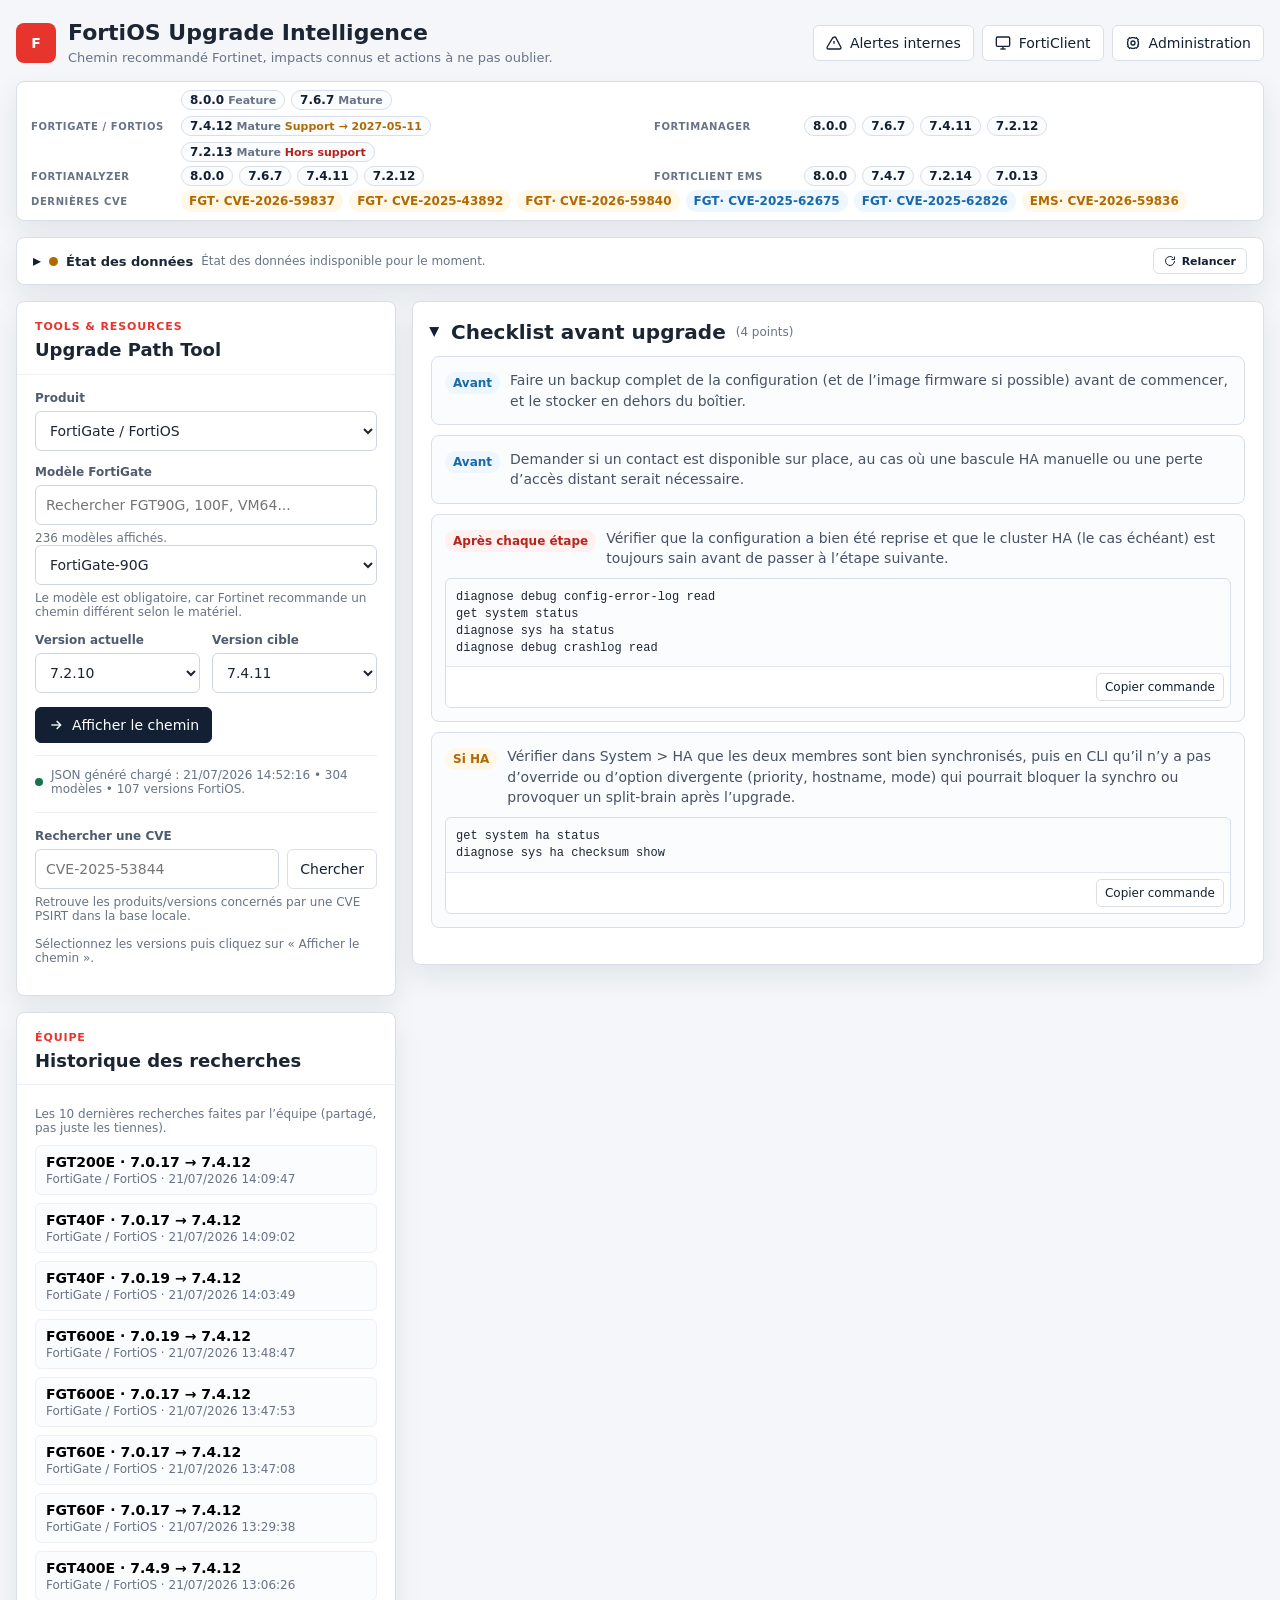
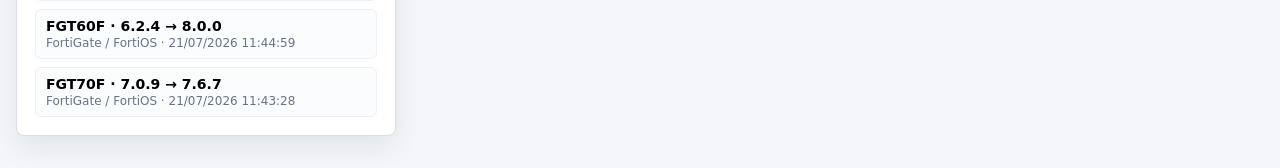
==== app/index.html @ 90e77813 "feat(cve): exploitation active (CISA KEV) et couverture du flux PSIRT Constat (2026-10-12) : la base" ====
<!doctype html>
<html lang="fr">
<head>
  <meta charset="utf-8" />
  <meta name="viewport" content="width=device-width, initial-scale=1" />
  <title>FortiOS Upgrade Intelligence</title>
  <link rel="stylesheet" href="shared.css" />
  <script src="advisory-matching.js"></script>
</head>
<body>
  <main class="shell">
    <header class="topbar">
      <div class="brand-block">
        <div class="mark">F</div>
        <div>
          <h1>FortiOS Upgrade Intelligence</h1>
          <p class="subtitle">Chemin recommandé Fortinet, impacts connus et actions à ne pas oublier.</p>
        </div>
      </div>
      <div class="toolbar">
        <a class="btn" href="alerte/" title="Déclarer ou consulter une alerte interne">
          <svg viewBox="0 0 24 24" fill="none" stroke="currentColor"><path d="M10.29 3.86 1.82 18a2 2 0 0 0 1.71 3h16.94a2 2 0 0 0 1.71-3L14.71 3.86a2 2 0 0 0-3.42 0Z"/><path d="M12 9v4"/><path d="M12 17h.01"/></svg>
          Alertes internes
        </a>
        <a class="btn" href="forticlient/" title="Versions et compatibilité FortiClient / FortiClient EMS">
          <svg viewBox="0 0 24 24" fill="none" stroke="currentColor"><rect x="2" y="3" width="20" height="14" rx="2"/><path d="M8 21h8"/><path d="M12 17v4"/></svg>
          FortiClient
        </a>
        <a class="btn" href="/admin/" title="Certificats et notifications">
          <svg viewBox="0 0 24 24" fill="none" stroke="currentColor"><circle cx="12" cy="12" r="3"/><path d="M19.4 15a1.7 1.7 0 0 0 .34 1.88l.06.06-2.83 2.83-.06-.06A1.7 1.7 0 0 0 15 19.4a1.7 1.7 0 0 0-1 .6l-.04.08h-4l-.04-.08a1.7 1.7 0 0 0-1-.6 1.7 1.7 0 0 0-1.88.34l-.06.06-2.83-2.83.06-.06A1.7 1.7 0 0 0 4.6 15a1.7 1.7 0 0 0-.6-1l-.08-.04v-4L4 9.92a1.7 1.7 0 0 0 .6-1 1.7 1.7 0 0 0-.34-1.88l-.06-.06 2.83-2.83.06.06A1.7 1.7 0 0 0 9 4.6a1.7 1.7 0 0 0 1-.6l.04-.08h4l.04.08a1.7 1.7 0 0 0 1 .6 1.7 1.7 0 0 0 1.88-.34l.06-.06 2.83 2.83-.06.06A1.7 1.7 0 0 0 19.4 9c.1.38.3.72.6 1l.08.04v4L20 14a1.7 1.7 0 0 0-.6 1Z"/></svg>
          Administration
        </a>
      </div>
    </header>

    <section class="briefing-bar" id="briefingPanel"></section>

    <section class="panel health-panel">
      <div class="panel-body">
        <details class="health-details" id="healthDetails">
          <summary class="health-summary">
            <span class="health-dot" id="healthSummaryDot"></span>
            <span>État des données</span>
            <span class="muted" id="healthSummaryText">Chargement…</span>
            <span class="health-refresh-actions">
              <span class="health-refresh-state" id="healthRefreshState" role="status" aria-live="polite"></span>
              <button class="btn health-refresh-button" id="healthRefreshButton" type="button"
                      title="Relancer la collecte globale (collecte réelle de toutes les sources Fortinet ; session administrateur requise)">
                <svg viewBox="0 0 24 24" fill="none" stroke="currentColor"><path d="M21 12a9 9 0 1 1-2.64-6.36"/><path d="M21 3v6h-6"/></svg>
                Relancer
              </button>
            </span>
          </summary>
          <div id="healthWarningBanner"></div>
          <div id="healthTableContainer"></div>
        </details>
      </div>
    </section>

    <section class="grid">
      <div class="sidebar-stack">
        <aside class="panel">
          <div class="panel-header">
            <p class="eyebrow">Tools & resources</p>
            <h2 class="panel-title">Upgrade Path Tool</h2>
          </div>
          <div class="panel-body">
            <div class="field">
              <label for="productSelect">Produit</label>
              <select id="productSelect"></select>
            </div>
            <div class="field">
              <label for="modelSearch">Modèle FortiGate</label>
              <input type="text" id="modelSearch" placeholder="Rechercher FGT90G, 100F, VM64..." autocomplete="off" />
              <p class="hint" id="modelSearchHint">Tous les modèles sont affichés.</p>
              <select id="modelSelect"></select>
              <p class="hint">Le modèle est obligatoire, car Fortinet recommande un chemin différent selon le matériel.</p>
            </div>
            <div class="version-row">
              <div class="field">
                <label for="currentSelect">Version actuelle</label>
                <select id="currentSelect"></select>
              </div>
              <div class="field">
                <label for="targetSelect">Version cible</label>
                <select id="targetSelect"></select>
              </div>
            </div>
            <button class="btn primary" id="goButton">
              <svg viewBox="0 0 24 24" fill="none" stroke="currentColor"><path d="M5 12h14"/><path d="m13 6 6 6-6 6"/></svg>
              Afficher le chemin
            </button>
            <div class="status-line">
              <span class="status-dot"></span>
              <span id="dataStatus">Données locales chargées.</span>
            </div>

            <div class="field cve-search-field">
              <label for="cveSearchInput">Rechercher une CVE</label>
              <div class="cve-search-row">
                <input type="text" id="cveSearchInput" placeholder="CVE-2025-53844" autocomplete="off" />
                <button class="btn" id="cveSearchButton">Chercher</button>
              </div>
              <p class="hint">Retrouve les produits/versions concernés par une CVE PSIRT dans la base locale.</p>
            </div>

            <p class="message" id="sideMessage"></p>
          </div>
        </aside>

        <aside class="panel">
          <div class="panel-header">
            <p class="eyebrow">Équipe</p>
            <h2 class="panel-title">Historique des recherches</h2>
          </div>
          <div class="panel-body">
            <p class="hint">Les 10 dernières recherches faites par l’équipe (partagé, pas juste les tiennes).</p>
            <ul class="history-list" id="historyList"></ul>
          </div>
        </aside>
      </div>

      <section class="panel">
        <div id="result"></div>
      </section>
    </section>
  </main>

  <script>
    const {
      preciseHopMatches,
      preciseHopMatchesVersion
    } = globalThis.FortiosAdvisoryMatching;
    const STORAGE_KEY = "fortios-upgrade-intelligence-v1";
    const GENERATED_DATA_URL = "../data/fortios-data.generated.json";
    // How long a "New" badge stays on a freshly-seen FortiOS version or CVE in the
    // briefing bar before it blends back into the crowd.
    const NEW_BADGE_WINDOW_DAYS = 14;

    // État de santé des collectes (data/fortios-health.json, généré par fortios_watch.py) —
    // declared up here, not next to the functions that use them below, because init() (called
    // near the top of the script) triggers autoLoadHealthState() synchronously, and a `let`/
    // `const` declared later in the file is still in its temporal dead zone at that point.
    const HEALTH_DATA_URL = "../data/fortios-health.json";
    const HEALTH_MAX_AGE_HOURS = 48;
    const HEALTH_REPEATED_FAILURE_THRESHOLD = 2;
    const HEALTH_SOURCE_LABELS = {
      "fortios-docs": "Catalogue FortiOS (docs.fortinet.com)",
      "fortianalyzer": "FortiAnalyzer",
      "fortimanager": "FortiManager",
      "forticlient": "FortiClient",
      "forticlient-ems": "FortiClient EMS",
      "cve-psirt": "CVE PSIRT Fortinet",
      "fortios-lifecycle": "Cycle de vie FortiOS",
      "compat-matrix": "Matrice de compatibilité EMS/FortiClient",
      "daily-run": "Collecte quotidienne (global)"
    };
    const HEALTH_SOURCE_ORDER = Object.keys(HEALTH_SOURCE_LABELS);
    let healthState = null;
    // Relance manuelle de la collecte (bouton de l'en-tête « État des données »). La page ne
    // lance jamais un scan elle-même : elle passe par l'API administrateur, qui exige une
    // session, un jeton CSRF et la même origine, et réutilise le runner planifié. Un simple
    // rechargement du navigateur ne déclenche donc rien et ne peut pas être confondu avec une
    // collecte en cours.
    const DATA_REFRESH_URL = "/api/cert/data-refresh";
    // Cadence de suivi pendant une relance : réactive sans marteler l'API pendant les minutes
    // que dure une vraie collecte.
    const DATA_REFRESH_POLL_MS = 2500;
    let collectionRefreshTimer = null;
    let lastCollectionRefreshState = null;
    // FortiClient/EMS have no Fortinet Upgrade Path Tool support, so no "Afficher le chemin" here
    // — they get their own catalog/advisories/compatibility page instead (app/forticlient/).
    const NO_PATH_PRODUCT_IDS = ["forticlient", "forticlient-ems"];

    // Products summarised in the home briefing bar. FortiClient (Windows/macOS/Linux) is left out
    // on purpose — it has its own page (app/forticlient/) with its own summary — while FortiClient
    // EMS belongs here like FortiManager and FortiAnalyzer even though it has no Upgrade Path Tool
    // support (see NO_PATH_PRODUCT_IDS just above).
    const BRIEFING_PRODUCT_IDS = ["fortigate-fortios", "fortimanager", "fortianalyzer", "forticlient-ems"];
    // Display-only short forms for the CVE badges: a chip must name its product, and the full
    // catalog label ("FortiClient EMS") would eat the line. The catalog stays the reference for
    // product identities themselves; anything missing here falls back to its label.
    const BRIEFING_PRODUCT_SHORT_LABELS = {
      "fortigate-fortios": "FGT",
      "fortimanager": "FMG",
      "fortianalyzer": "FAZ",
      "forticlient-ems": "EMS"
    };

    const sampleState = {
      generatedAt: "2026-07-09T08:00:00Z",
      products: [
        {
          id: "fortigate-fortios",
          label: "FortiGate / FortiOS",
          models: [
            {
              id: "FGT90G",
              label: "FortiGate-90G",
              firmwares: [
                { version: "7.2.10", build: "1786", current: true, notes: ["resolved", "known", "upgrade"] },
                { version: "7.4.8", build: "2795", notes: ["resolved", "known", "upgrade"] },
                { version: "7.4.11", build: "2878", notes: ["resolved", "known", "upgrade", "behavior"], target: true }
              ]
            },
            {
              id: "FGT100F",
              label: "FortiGate-100F",
              firmwares: [
                { version: "7.2.9", build: "1688", notes: ["resolved", "known", "upgrade"] },
                { version: "7.4.7", build: "2731", notes: ["resolved", "known", "upgrade"] },
                { version: "7.4.11", build: "2878", notes: ["resolved", "known", "upgrade", "behavior"] }
              ]
            }
          ]
        }
      ],
      paths: [
        {
          id: "path-FGT90G-7.2.10-7.4.11",
          product: "fortigate-fortios",
          model: "FGT90G",
          from: "7.2.10",
          to: "7.4.11",
          hops: ["7.2.10", "7.4.8", "7.4.11"],
          source: "Fortinet Upgrade Path Tool",
          fetchedAt: "2026-07-09T08:00:00Z"
        },
        {
          id: "path-FGT100F-7.2.9-7.4.11",
          product: "fortigate-fortios",
          model: "FGT100F",
          from: "7.2.9",
          to: "7.4.11",
          hops: ["7.2.9", "7.4.7", "7.4.11"],
          source: "Fortinet Upgrade Path Tool",
          fetchedAt: "2026-07-09T08:00:00Z"
        }
      ],
      advisories: [
        {
          id: "adv-7.4.11-traffic-redirect",
          product: "fortigate-fortios",
          models: ["FGT90G", "FGT100F"],
          version: "7.4.11",
          severity: "important",
          title: "Option à vérifier après passage en 7.4.11",
          description: "Vérifier que allow-traffic-redirect est dans l’état attendu. Si l’upgrade remet l’option en disable sur le parc concerné, l’ingénieur doit la réactiver explicitement.",
          command: "config system settings\n  set allow-traffic-redirect enable\nend",
          source: "Base interne SNS"
        },
        {
          id: "adv-7.4.8-known-issues",
          product: "fortigate-fortios",
          models: ["FGT90G"],
          version: "7.4.8",
          severity: "warning",
          title: "Lire les Known Issues avant validation client",
          description: "Étape intermédiaire recommandée par Fortinet. Contrôler les problèmes connus applicables au modèle avant d’ouvrir la fenêtre de changement.",
          source: "Release notes Fortinet"
        },
        {
          id: "adv-hop-7.2.10-7.4.8",
          product: "fortigate-fortios",
          models: ["FGT90G"],
          from: "7.2.10",
          to: "7.4.8",
          severity: "info",
          title: "Point de contrôle entre 7.2.10 et 7.4.8",
          description: "Après redémarrage sur 7.4.8, contrôler l’état HA, les tunnels critiques et les routes dynamiques avant de poursuivre vers 7.4.11.",
          source: "Procédure interne"
        }
      ]
    };

    let state = loadState();
    // Gates whether renderResult() shows a cached path: false right after any selection change,
    // true only once the technician explicitly asks for it (button click, or replaying a past
    // search) — changing a dropdown must never surface a result on its own.
    let pathRequested = false;

    const els = {
      product: document.getElementById("productSelect"),
      modelSearch: document.getElementById("modelSearch"),
      modelSearchHint: document.getElementById("modelSearchHint"),
      model: document.getElementById("modelSelect"),
      current: document.getElementById("currentSelect"),
      target: document.getElementById("targetSelect"),
      result: document.getElementById("result"),
      dataStatus: document.getElementById("dataStatus"),
      sideMessage: document.getElementById("sideMessage"),
      go: document.getElementById("goButton"),
      briefingPanel: document.getElementById("briefingPanel"),
      cveSearchInput: document.getElementById("cveSearchInput"),
      historyList: document.getElementById("historyList"),
      healthSummaryDot: document.getElementById("healthSummaryDot"),
      healthSummaryText: document.getElementById("healthSummaryText"),
      healthRefreshState: document.getElementById("healthRefreshState"),
      healthRefreshButton: document.getElementById("healthRefreshButton"),
      healthWarningBanner: document.getElementById("healthWarningBanner"),
      healthTableContainer: document.getElementById("healthTableContainer")
    };

    els.go.addEventListener("click", showPath);
    // Le bouton vit dans le <summary> : l'action du panneau est neutralisée explicitement pour
    // que l'activation du bouton (souris, Entrée, Espace) ne serve qu'à la relance et ne replie
    // jamais la section, quel que soit le moteur qui propage l'action du summary depuis un
    // descendant interactif.
    els.healthRefreshButton.addEventListener("click", event => {
      event.preventDefault();
      event.stopPropagation();
      triggerCollectionRefresh();
    });
    document.getElementById("cveSearchButton").addEventListener("click", searchCve);
    els.cveSearchInput.addEventListener("keydown", event => {
      if (event.key === "Enter") searchCve();
    });
    els.product.addEventListener("change", () => {
      els.modelSearch.value = "";
      populateModels();
      populateVersions();
      pathRequested = false;
      renderResult();
    });
    els.modelSearch.addEventListener("input", () => {
      populateModels();
      populateVersions();
      pathRequested = false;
      renderResult();
    });
    els.model.addEventListener("change", () => {
      populateVersions();
      pathRequested = false;
      renderResult();
    });
    els.current.addEventListener("change", () => {
      const previousTarget = els.target.value;
      populateTargetVersions(previousTarget);
      pathRequested = false;
      renderResult();
    });
    els.target.addEventListener("change", () => {
      pathRequested = false;
      renderResult();
    });

    init();

    function init() {
      populateProducts();
      populateModels();
      populateVersions();
      renderResult();
      autoLoadGeneratedData();
      autoLoadHealthState();
      // Silencieux quand il n'y a pas de session : personne ne doit voir un avertissement de
      // connexion simplement parce qu'il consulte l'état des données.
      loadCollectionRefreshState({ silent: true });
    }

    function loadState() {
      try {
        const raw = localStorage.getItem(STORAGE_KEY);
        return raw ? normalizeState(JSON.parse(raw)) : structuredClone(sampleState);
      } catch {
        return structuredClone(sampleState);
      }
    }

    function saveState() {
      // Just a client-side cache for next page load, never the source of truth — a quota/private-
      // browsing failure here must never bubble up and get mistaken by a caller's catch block for
      // the live Fortinet call or catalog fetch itself having failed (see autoLoadGeneratedData()
      // and fetchOfficialPath(), both of which call this right after a successful live fetch).
      try {
        localStorage.setItem(STORAGE_KEY, JSON.stringify(state, null, 2));
      } catch (error) {
        console.warn("saveState: localStorage indisponible, cache local non mis à jour.", error);
      }
    }

    function normalizeState(nextState) {
      const products = Array.isArray(nextState.products) && nextState.products.length
        ? nextState.products
        : sampleState.products;
      return {
        generatedAt: nextState.generatedAt || new Date().toISOString(),
        products,
        paths: Array.isArray(nextState.paths) ? nextState.paths : [],
        advisories: Array.isArray(nextState.advisories) ? nextState.advisories : [],
        cves: Array.isArray(nextState.cves) ? nextState.cves : [],
        fortiosLifecycle: nextState.fortiosLifecycle && typeof nextState.fortiosLifecycle === "object" ? nextState.fortiosLifecycle : {},
        searchHistory: Array.isArray(nextState.searchHistory) ? nextState.searchHistory : [],
        cveCoverage: nextState.cveCoverage && typeof nextState.cveCoverage === "object" ? nextState.cveCoverage : {}
      };
    }

    async function autoLoadGeneratedData() {
      try {
        const response = await fetch(GENERATED_DATA_URL, { cache: "no-store" });
        if (!response.ok) throw new Error(`HTTP ${response.status}`);

        const incoming = normalizeState(await response.json());
        state = mergeState(state, incoming);
        saveState();
        populateProducts();
        populateModels();
        populateVersions();
        renderResult();
        const stats = catalogStats(state);
        els.dataStatus.textContent = `JSON généré chargé : ${formatDateTime(incoming.generatedAt)} • ${stats.models} modèles • ${stats.versions} versions FortiOS.`;
      } catch {
        els.dataStatus.textContent = "Données locales chargées. Import manuel disponible si le navigateur bloque le JSON généré.";
      }
    }

    // --- État de santé des collectes (data/fortios-health.json, généré par fortios_watch.py) ---
    async function autoLoadHealthState() {
      try {
        const response = await fetch(HEALTH_DATA_URL, { cache: "no-store" });
        if (!response.ok) throw new Error(`HTTP ${response.status}`);
        healthState = await response.json();
      } catch {
        healthState = null;
      }
      renderHealthPanel();
    }

    // Mirrors classify_source_severity() in scripts/fortios_watch.py — keep the two in sync if
    // the thresholds ever change, since this is the only "shared logic" the browser can't
    // literally share with the Python side.
    function classifySourceSeverity(record, now) {
      if (!record) return "warning";
      const consecutiveFailures = record.consecutiveFailures || 0;
      const lastSuccessAt = record.lastSuccessAt;
      const status = record.status;
      if (consecutiveFailures >= HEALTH_REPEATED_FAILURE_THRESHOLD) return "error";
      // No confirmed success yet is only a hard error when the source actually finished with a
      // real error -- mid-collection (running), deliberately skipped, or merely a warning
      // (succeeded, just flagged as suspicious) must never render as full red just because this
      // happens to be its first-ever attempt.
      if (!lastSuccessAt) return status === "error" ? "error" : "warning";
      const ageHours = (now.getTime() - new Date(lastSuccessAt).getTime()) / 3600000;
      if (ageHours > HEALTH_MAX_AGE_HOURS) return "error";
      if (status === "warning" || status === "skipped" || consecutiveFailures > 0) return "warning";
      return "ok";
    }

    function healthStatusLabel(status) {
      return { ok: "OK", warning: "Avertissement", error: "Erreur", running: "En cours", skipped: "Ignorée" }[status] || "Inconnu";
    }

    // Matches the scheduler container's 07:00 Europe/Paris full refresh (scripts/container_scheduler.py).
    // Built from local (not UTC) Date components deliberately: the browser's own timezone
    // already handles the CET/CEST switch, so as long as it's set to Europe/Paris (true for
    // this internal tool's users) this lands on the same instant as the scheduler without
    // having to duplicate a timezone-conversion table in JS.
    function nextScheduledRefresh(now) {
      const next = new Date(now.getFullYear(), now.getMonth(), now.getDate(), 7, 0, 0);
      if (next.getTime() <= now.getTime()) next.setDate(next.getDate() + 1);
      return next;
    }

    function renderHealthPanel() {
      if (!els.healthSummaryDot) return;
      const now = new Date();

      if (!healthState || !healthState.sources) {
        els.healthSummaryDot.className = "health-dot warning";
        els.healthSummaryText.textContent = "État des données indisponible pour le moment.";
        els.healthWarningBanner.innerHTML = "";
        els.healthTableContainer.innerHTML = "";
        return;
      }

      const sources = healthState.sources;
      const dailyRun = sources["daily-run"];
      const erroredSources = HEALTH_SOURCE_ORDER.filter(
        id => id !== "daily-run" && sources[id] && classifySourceSeverity(sources[id], now) === "error"
      );

      // The top-line dot must reflect the TRUE overall health, not just daily-run's own status.
      // compat-matrix (import_forticlient_compat.py) runs as a separate step AFTER
      // fortios_watch.py finishes and stamps daily-run's own aggregate, so daily-run can be "ok"
      // while compat-matrix itself failed -- daily-run structurally can't know about a source
      // that hasn't run yet. Red if daily-run's own aggregate is in error, OR any other tracked
      // source is (erroredSources, same list already used for the "N source(s) en erreur" text
      // below, so the two can never disagree). "warning" (succeeded but flagged as suspicious),
      // "skipped" (deliberately not run) and "running" (mid-collection) all still count as a
      // pass here, same as before -- only a real "error" verdict turns the dot red. A source
      // absent from the health file entirely (never run yet) is likewise not an error: it's
      // simply not in HEALTH_SOURCE_ORDER.filter(id => sources[id]), same exclusion the detailed
      // table below already uses.
      const overallSucceeded = classifySourceSeverity(dailyRun, now) !== "error" && erroredSources.length === 0;
      els.healthSummaryDot.className = `health-dot ${overallSucceeded ? "ok" : "error"}`;
      const ageText = dailyRun && dailyRun.lastSuccessAt
        ? `dernière collecte globale réussie le ${formatDateTime(dailyRun.lastSuccessAt)}`
        : "aucune collecte globale réussie connue";
      const summaryParts = [ageText, `prochain rafraîchissement prévu le ${formatDateTime(nextScheduledRefresh(now).toISOString())}`];
      if (erroredSources.length) {
        summaryParts.push(`${erroredSources.length} source(s) en erreur`);
      }
      els.healthSummaryText.textContent = summaryParts.join(" • ");

      if (erroredSources.length) {
        const names = erroredSources.map(id => escapeHtml(HEALTH_SOURCE_LABELS[id] || id)).join(", ");
        els.healthWarningBanner.innerHTML = `
          <div class="callout danger health-warning-banner">
            <p>⚠ Source(s) en difficulté (échecs répétés ou données de plus de ${HEALTH_MAX_AGE_HOURS}h) : <strong>${names}</strong>.</p>
          </div>
        `;
      } else {
        els.healthWarningBanner.innerHTML = "";
      }

      const rows = HEALTH_SOURCE_ORDER.filter(id => sources[id]).map(id => {
        const record = sources[id];
        const severity = classifySourceSeverity(record, now);
        const label = escapeHtml(HEALTH_SOURCE_LABELS[id] || id);
        const lastSuccess = record.lastSuccessAt ? formatDateTime(record.lastSuccessAt) : "jamais";
        const failures = record.consecutiveFailures || 0;
        const errorText = record.lastError ? escapeHtml(record.lastError) : "—";
        return `
          <tr>
            <td><span class="health-dot ${severity}"></span></td>
            <td>${label}</td>
            <td>${escapeHtml(healthStatusLabel(record.status))}</td>
            <td>${escapeHtml(lastSuccess)}</td>
            <td>${failures}</td>
            <td class="${record.lastError ? "health-error-cell" : ""}">${errorText}</td>
          </tr>
        `;
      }).join("");

      els.healthTableContainer.innerHTML = `
        <div class="health-table-wrap">
          <table class="health-table">
            <thead>
              <tr>
                <th></th>
                <th>Source</th>
                <th>Statut</th>
                <th>Dernier succès</th>
                <th>Échecs consécutifs</th>
                <th>Dernier message</th>
              </tr>
            </thead>
            <tbody>${rows}</tbody>
          </table>
        </div>
      `;
    }

    // --- Relance manuelle de la collecte (bouton de l'en-tête) ---------------------------------
    function setCollectionRefreshMessage(text, options = {}) {
      els.healthRefreshState.className = `health-refresh-state${options.error ? " error" : ""}`;
      if (options.link) {
        els.healthRefreshState.innerHTML = `${escapeHtml(text)} <a href="${options.link.href}">${escapeHtml(options.link.label)}</a>`;
      } else {
        els.healthRefreshState.textContent = text || "";
      }
      els.healthRefreshButton.disabled = Boolean(options.busy);
    }

    function stopCollectionRefreshPoll() {
      if (collectionRefreshTimer !== null) {
        clearTimeout(collectionRefreshTimer);
        collectionRefreshTimer = null;
      }
    }

    function scheduleCollectionRefreshPoll() {
      if (collectionRefreshTimer !== null) return;
      collectionRefreshTimer = setTimeout(() => {
        collectionRefreshTimer = null;
        loadCollectionRefreshState();
      }, DATA_REFRESH_POLL_MS);
    }

    // Un état « en cours » n'est affiché que si l'API le dit réellement (le serveur ne le
    // rapporte que tant qu'un processus exécute la collecte) : un rechargement de page ne
    // fabrique jamais un faux « scan en cours », et un service redémarré pendant une relance est
    // rapporté comme interrompu.
    function renderCollectionRefreshState(payload) {
      const state = payload && payload.state;
      if (state === "running") {
        const since = payload.startedAt ? ` depuis ${formatDateTime(payload.startedAt)}` : "";
        setCollectionRefreshMessage(`Collecte en cours${since}…`, { busy: true });
        scheduleCollectionRefreshPoll();
        return;
      }
      stopCollectionRefreshPoll();
      // Le serveur fournit toujours une heure de fin pour un état terminé ; un fichier d'état
      // incomplet ne doit pas se traduire par « 01/01/1970 » à l'écran.
      const finished = payload && payload.finishedAt ? ` le ${formatDateTime(payload.finishedAt)}` : "";
      if (state === "success") {
        setCollectionRefreshMessage(`Dernière relance terminée${finished}.`);
      } else if (state === "error") {
        setCollectionRefreshMessage(
          `Dernière relance terminée avec des erreurs${finished} — voir le détail par source.`,
          { error: true }
        );
      } else if (state === "interrupted") {
        setCollectionRefreshMessage("Dernière relance interrompue (service redémarré).", { error: true });
      } else {
        setCollectionRefreshMessage("");
      }
    }

    function showCollectionRefreshFailure(message, options = {}) {
      stopCollectionRefreshPoll();
      setCollectionRefreshMessage(message, { error: true, ...options });
    }

    async function loadCollectionRefreshState(options = {}) {
      let response;
      try {
        response = await fetch(DATA_REFRESH_URL, { cache: "no-store", credentials: "same-origin" });
      } catch {
        if (!options.silent) showCollectionRefreshFailure("Service local indisponible.");
        return;
      }
      const payload = await response.json().catch(() => ({}));
      if (response.status === 401) {
        if (!options.silent) {
          showCollectionRefreshFailure("Session administrateur requise pour relancer la collecte.", {
            link: { href: "/admin/", label: "Se connecter" }
          });
        } else {
          stopCollectionRefreshPoll();
        }
        return;
      }
      if (response.status !== 200) {
        if (!options.silent) showCollectionRefreshFailure("État de la relance indisponible.");
        else stopCollectionRefreshPoll();
        return;
      }
      const previous = lastCollectionRefreshState;
      lastCollectionRefreshState = payload.state || null;
      renderCollectionRefreshState(payload);
      if (previous === "running" && payload.state !== "running") {
        // La collecte vient réellement de se terminer : relire l'état des données, c'est le
        // résultat que l'opérateur attend, pas la promesse du bouton.
        autoLoadHealthState();
      }
    }

    async function triggerCollectionRefresh() {
      if (els.healthRefreshButton.disabled) return;
      setCollectionRefreshMessage("Démarrage de la collecte…", { busy: true });
      let csrfToken = null;
      try {
        const statusResponse = await fetch("/api/cert/status", { cache: "no-store", credentials: "same-origin" });
        const statusPayload = await statusResponse.json().catch(() => ({}));
        if (statusResponse.status !== 200 || !statusPayload.authenticated || !statusPayload.csrfToken) {
          showCollectionRefreshFailure("Session administrateur requise pour relancer la collecte.", {
            link: { href: "/admin/", label: "Se connecter" }
          });
          return;
        }
        csrfToken = statusPayload.csrfToken;
      } catch {
        showCollectionRefreshFailure("Service local indisponible.");
        return;
      }

      let response;
      try {
        response = await fetch(DATA_REFRESH_URL, {
          method: "POST",
          credentials: "same-origin",
          headers: { "Content-Type": "application/json", "X-CSRF-Token": csrfToken },
          body: "{}"
        });
      } catch {
        showCollectionRefreshFailure("Service local indisponible.");
        return;
      }
      const payload = await response.json().catch(() => ({}));
      if (response.status === 202) {
        lastCollectionRefreshState = payload.state || "running";
        renderCollectionRefreshState(payload);
        return;
      }
      if (response.status === 409) {
        // Une collecte (planifiée ou autre relance) tient le verrou : rien n'a été démarré ici,
        // et rien n'est mis en file d'attente derrière elle.
        stopCollectionRefreshPoll();
        setCollectionRefreshMessage(
          "Une collecte est déjà en cours (planifiée ou autre relance) : réessayez dans quelques minutes.",
          { error: true }
        );
        return;
      }
      if (response.status === 401) {
        showCollectionRefreshFailure("Session administrateur requise pour relancer la collecte.", {
          link: { href: "/admin/", label: "Se connecter" }
        });
        return;
      }
      if (response.status === 403) {
        showCollectionRefreshFailure("Jeton de sécurité refusé : rechargez la page puis reconnectez-vous.");
        return;
      }
      showCollectionRefreshFailure(payload.error || "La relance de collecte a été refusée.");
    }

    function populateProducts() {
      els.product.innerHTML = state.products
        .filter(product => !NO_PATH_PRODUCT_IDS.includes(product.id))
        .map(product => option(product.id, product.label))
        .join("");
    }

    function populateModels() {
      const product = currentProduct();
      const previousValue = els.model.value;
      const models = filteredModels(product);
      els.model.innerHTML = models.length
        ? models.map(model => option(model.id, model.label)).join("")
        : `<option value="">Aucun modèle trouvé</option>`;
      els.model.disabled = models.length === 0;

      if (models.some(model => model.id === previousValue)) {
        els.model.value = previousValue;
      } else if (models.length) {
        els.model.value = models[0].id;
      }

      els.modelSearchHint.textContent = models.length === product.models.length
        ? `${models.length} modèles affichés.`
        : `${models.length} modèle(s) trouvé(s) sur ${product.models.length}.`;
    }

    function populateVersions() {
      const model = currentModel();
      if (!model) {
        els.current.innerHTML = "";
        els.target.innerHTML = "";
        els.target.disabled = true;
        return;
      }
      const versions = model.firmwares.map(item => item.version);
      els.current.innerHTML = versions.map(version => option(version, version)).join("");

      const defaultCurrent = model.firmwares.find(item => item.current)?.version || versions[0];
      const defaultTarget = model.firmwares.find(item => item.target)?.version || versions[versions.length - 1];
      els.current.value = defaultCurrent;
      populateTargetVersions(defaultTarget, true);
    }

    function populateTargetVersions(preferredTarget = "", fallbackToLatest = false) {
      const model = currentModel();
      const versions = model?.firmwares.map(item => item.version) || [];
      const validTargets = versions.filter(version => compareVersions(version, els.current.value) > 0);
      els.target.innerHTML = validTargets.map(version => option(version, version)).join("");
      els.target.disabled = validTargets.length === 0;

      if (validTargets.includes(preferredTarget)) {
        els.target.value = preferredTarget;
      } else if (fallbackToLatest && validTargets.length) {
        els.target.value = validTargets[validTargets.length - 1];
      } else {
        els.target.value = "";
      }
    }

    function option(value, label) {
      return `<option value="${escapeHtml(value)}">${escapeHtml(label)}</option>`;
    }

    function currentProduct() {
      return state.products.find(product => product.id === els.product.value) || state.products[0];
    }

    function currentModel() {
      const product = currentProduct();
      if (els.model.disabled || !els.model.value) return null;
      return product.models.find(model => model.id === els.model.value) || product.models[0];
    }

    function filteredModels(product) {
      const query = normalizeSearch(els.modelSearch.value);
      if (!query) return product.models;
      return product.models.filter(model => {
        const haystack = normalizeSearch(`${model.id} ${model.label}`);
        return haystack.includes(query);
      });
    }

    function currentPath() {
      return state.paths.find(path =>
        path.product === els.product.value &&
        path.model === els.model.value &&
        path.from === els.current.value &&
        path.to === els.target.value
      );
    }

    // Never trust the local catalog for the actual path — it's only there to seed the
    // model/version dropdowns. Every "Afficher le chemin" click re-queries Fortinet live, so the
    // hops shown always reflect the official service, not a possibly-stale cached copy.
    async function showPath() {
      pathRequested = true;
      renderResult();
      if (currentModel()) {
        await fetchOfficialPath();
      }
    }

    // Goes live to Fortinet Upgrade Path Tool through the local proxy
    // (scripts/fortios_server.py) on every request — no manual "refresh" button, this just runs
    // automatically whenever showPath() is triggered.
    async function fetchOfficialPath() {
      const model = currentModel();
      if (!model || !els.current.value || !els.target.value) return;

      const selection = {
        product: els.product.value,
        model: els.model.value,
        current: els.current.value,
        target: els.target.value
      };

      els.sideMessage.textContent = "Interrogation du service Fortinet...";
      els.go.disabled = true;
      try {
        const response = await fetch("/api/official-path", {
          method: "POST",
          headers: { "Content-Type": "application/json" },
          body: JSON.stringify({
            product: selection.product,
            model: selection.model,
            from: selection.current,
            to: selection.target
          })
        });
        const payload = await response.json().catch(() => ({}));
        if (!response.ok) throw new Error(payload.error || "Service local indisponible.");

        state = mergeState(state, normalizeState(payload.state));
        saveState();
        restoreSelection(selection);
        renderResult();
        els.dataStatus.textContent = `Chemin Fortinet récupéré : ${new Date().toLocaleString("fr-FR")}.`;
        els.sideMessage.textContent = `${payload.path.hops.join(" > ")} récupéré depuis Fortinet.`;
      } catch (error) {
        // Fortinet is unreachable: fall back to whatever this exact model/version pair already
        // has cached locally (from an earlier successful live fetch) rather than leaving the
        // technician with a blank screen — but always say so, since it could be stale.
        renderResult(true);
        const cached = currentPath();
        els.sideMessage.textContent = cached
          ? `Fortinet injoignable (${error.message}) — chemin affiché depuis le cache local du ${formatDateTime(cached.fetchedAt)}.`
          : `Fortinet injoignable (${error.message}) — aucun chemin en cache pour ce modèle.`;
      } finally {
        els.go.disabled = false;
      }
    }

    function restoreSelection(selection) {
      els.product.value = selection.product;
      populateModels();
      els.model.value = selection.model;
      populateVersions();
      els.current.value = selection.current;
      els.target.value = selection.target;
    }

    // Reverse lookup: given a CVE id (e.g. after a PSIRT alert lands), find every product/branch/
    // version range and model it touches in the local catalog, rather than starting from a
    // specific upgrade path like the rest of the tool does.
    function searchCve() {
      const query = els.cveSearchInput.value.trim().toUpperCase();
      if (!query) return;
      const matches = (state.cves || []).filter(cve =>
        cve.id.toUpperCase().includes(query) || (cve.advisoryId || "").toUpperCase().includes(query)
      );
      els.result.innerHTML = renderCveSearchResults(query, matches);
      els.sideMessage.textContent = matches.length
        ? `${matches.length} CVE trouvée(s) pour « ${query} ».`
        : `Aucune CVE trouvée pour « ${query} » dans la base locale.`;
    }

    function renderCveSearchResults(query, matches) {
      if (!matches.length) {
        return `
          <div class="content-band">
            <div class="empty">Aucune CVE ne correspond à « ${escapeHtml(query)} » dans la base locale.</div>
          </div>
        `;
      }
      return `
        <div class="content-band">
          <h3 class="section-title">Résultats pour « ${escapeHtml(query)} » (${matches.length})</h3>
          <div class="callouts">
            ${matches.map(cve => renderCveSearchCard(cve)).join("")}
          </div>
        </div>
      `;
    }

    function renderCveSearchCard(cve) {
      const scoreLabel = typeof cve.cvssScore === "number" ? ` (CVSS ${cve.cvssScore})` : "";
      const affectedItems = (cve.affected || []).map(range => {
        const productLabel = state.products.find(item => item.id === range.product)?.label || range.product;
        const scope = range.from || range.to
          ? `${range.branch} : ${range.from || "début"} → ${range.to || "dernière connue"}`
          : `${range.branch} (toutes versions)`;
        const models = Array.isArray(range.models) && range.models.length ? ` — modèles : ${range.models.join(", ")}` : "";
        return `<li>${escapeHtml(productLabel)} · ${escapeHtml(scope)}${escapeHtml(models)}</li>`;
      }).join("");
      return `
        <article class="callout ${calloutClass(cveSeverityToInternal(cve.severity))}">
          <div class="callout-head">
            <h4 class="callout-title">${escapeHtml(cve.title)}</h4>
            <span class="badge ${cveBadgeClass(cve.severity)}">${escapeHtml(cve.id)} · ${escapeHtml(cveSeverityLabel(cve.severity))}${scoreLabel}</span>
          </div>
          <p><a href="${escapeAttr(cve.url)}" target="_blank" rel="noopener noreferrer">${escapeHtml(cve.advisoryId)} — fiche PSIRT Fortinet ↗</a></p>
          ${affectedItems ? `<ul class="cve-affected-list">${affectedItems}</ul>` : ""}
        </article>
      `;
    }

    function renderOfflineBanner() {
      return `
        <div class="callout warn offline-banner">
          <p>⚠ Fortinet Upgrade Path Tool injoignable — <strong>chemin affiché depuis le cache local</strong>, à revérifier dès que le service est de nouveau accessible.</p>
        </div>
      `;
    }

    function renderResult(offline = false) {
      renderBriefingPanel();
      renderHistoryPanel();
      const offlineBanner = offline ? renderOfflineBanner() : "";
      const product = currentProduct();
      const model = currentModel();
      if (!model) {
        els.result.innerHTML = `
          <div class="content-band">
            <div class="empty">Aucun modèle ne correspond à la recherche.</div>
          </div>
        `;
        els.sideMessage.textContent = "Aucun modèle trouvé avec ce filtre.";
        return;
      }
      // Cached path only ever shown once explicitly requested (button click / replayed search) —
      // otherwise picking a version from the dropdown would silently surface a stale result.
      const path = pathRequested ? currentPath() : null;

      if (!path) {
        els.result.innerHTML = `<div class="content-band">${offlineBanner}${renderChecklist()}</div>`;
        els.sideMessage.textContent = pathRequested
          ? "Chemin absent du catalogue pour ce modèle et ce couple de versions."
          : "Sélectionnez les versions puis cliquez sur « Afficher le chemin ».";
        return;
      }

      const hopAdvisories = advisoriesForPath(path);
      const hopCves = cvesForPath(path);
      const firmwareRows = path.hops.map(version => firmwareFor(model, version));
      const rebootWindow = estimateRebootWindow(path.hops.length);

      els.result.innerHTML = `
        ${offlineBanner}
        <div class="path-head">
          <div>
            <p class="eyebrow">Recommended path</p>
            <div class="path-title">
              <span class="from">${escapeHtml(path.from)}</span>
              <span class="arrow">→</span>
              <span class="to">${escapeHtml(path.to)}</span>
            </div>
            <div class="path-meta">
              <span>${escapeHtml(product.label)}</span>
              <span>•</span>
              <span>${escapeHtml(model.label)}</span>
              <span>•</span>
              <span>${path.hops.length} étapes</span>
              <span>•</span>
              <span title="Estimation indicative : ${MIN_REBOOT_MINUTES}-${MAX_REBOOT_MINUTES} min par redémarrage, hors temps de vérification">${rebootWindow.reboots} redémarrage${rebootWindow.reboots > 1 ? "s" : ""} · ~${rebootWindow.minMinutes}-${rebootWindow.maxMinutes} min</span>
              <span>•</span>
              <span>Source : ${escapeHtml(path.source || "Fortinet")}</span>
            </div>
          </div>
          <div class="toolbar">
            <button class="btn" onclick="copyPath(${jsArg(path.id)})" title="Copier le chemin recommandé">
              <svg viewBox="0 0 24 24" fill="none" stroke="currentColor"><rect x="9" y="9" width="13" height="13" rx="2"/><path d="M5 15H4a2 2 0 0 1-2-2V4a2 2 0 0 1 2-2h9a2 2 0 0 1 2 2v1"/></svg>
              Copier
            </button>
            <button class="btn" onclick="copyReport(${jsArg(path.id)})" title="Copier le rapport d’intervention">
              <svg viewBox="0 0 24 24" fill="none" stroke="currentColor"><path d="M15 2H6a2 2 0 0 0-2 2v16a2 2 0 0 0 2 2h12a2 2 0 0 0 2-2V7Z"/><path d="M14 2v4a2 2 0 0 0 2 2h4"/><path d="M8 13h8"/><path d="M8 17h6"/></svg>
              Rapport
            </button>
            <button class="btn" onclick="downloadReport(${jsArg(path.id)})" title="Télécharger le rapport d’intervention">
              <svg viewBox="0 0 24 24" fill="none" stroke="currentColor"><path d="M12 3v12"/><path d="m7 10 5 5 5-5"/><path d="M5 21h14"/></svg>
              Markdown
            </button>
          </div>
        </div>
        <div class="steps">
          <div class="step-track">
            ${renderSteps(path.hops)}
          </div>
        </div>
        <div class="content-band">
          ${renderChecklist()}
          <h3 class="section-title">Recommended Upgrade Path</h3>
          <div class="table-wrap">
            <table>
              <thead>
                <tr>
                  <th>Version</th>
                  <th>Build</th>
                  <th>Release notes</th>
                  <th>Advisories</th>
                  <th>CVE</th>
                </tr>
              </thead>
              <tbody>
                ${firmwareRows.map((firmware, index) => renderFirmwareRow(firmware, path, index)).join("")}
              </tbody>
            </table>
          </div>
          ${renderCallouts(hopAdvisories)}
          <details class="checklist-details" open>
            <summary class="checklist-title">Vulnérabilités connues (CVE PSIRT Fortinet) <span class="muted">(${hopCves.length})</span></summary>
            ${renderCveCoverage()}
            ${renderCveCallouts(hopCves, path)}
          </details>
        </div>
      `;

      hydrateRichText(els.result, hopAdvisories);
      els.sideMessage.textContent = `${path.hops.join(" > ")} affiché avec ${hopAdvisories.length} information(s) ingénieur et ${hopCves.length} CVE PSIRT connue(s).`;
    }

    // Rough planning estimate, not a guarantee — actual reboot time varies a lot by model and
    // config size. One reboot per hop transition (n hops = n-1 reboots), 5-10 min each covers a
    // typical FortiGate boot + settle time; doesn't include time spent on the checklist itself.
    const MIN_REBOOT_MINUTES = 5;
    const MAX_REBOOT_MINUTES = 10;

    function estimateRebootWindow(hopCount) {
      const reboots = Math.max(hopCount - 1, 0);
      return { reboots, minMinutes: reboots * MIN_REBOOT_MINUTES, maxMinutes: reboots * MAX_REBOOT_MINUTES };
    }

    function renderSteps(hops) {
      return hops.map((version, index) => {
        const label = index === 0 ? "Current" : index === hops.length - 1 ? "Target" : `Hop ${index}`;
        const targetClass = index === hops.length - 1 ? " target" : "";
        const step = `
          <div class="step${targetClass}">
            <div class="step-label">${label}</div>
            <div class="step-box">${escapeHtml(version)}</div>
          </div>
        `;
        return index < hops.length - 1 ? step + `<div class="connector"></div>` : step;
      }).join("");
    }

    // Below this CVSS score, a CVE badge just adds noise to the "Infos ingénieur" column —
    // collapse it into a "+N CVE mineures" count instead of hiding it outright (the full detail
    // stays in the "Vulnérabilités connues" section below the table, unfiltered).
    const CVE_BADGE_MIN_SCORE = 7;

    function renderFirmwareRow(firmware, path, index) {
      const version = firmware?.version || path.hops[index];
      const versionAdvisories = advisoriesForVersion(path, version);
      const versionCves = cvesForVersion(path, version);
      const rowClass = index === path.hops.length - 1 ? "target-row" : "";
      const advisoryBadges = versionAdvisories.map(item => {
        const prefix = item.behaviorChange ? "⚙ " : "";
        const label = prefix + (item.bugId ? `${item.title} · #${item.bugId}` : item.title);
        const tooltipBase = item.behaviorChange ? `${item.title} (changement de comportement par défaut, pas un bug)` : item.title;
        const tooltip = item.bugId
          ? `${tooltipBase} — Bug ID ${item.bugId}${item.bugVersion ? ` (identifié en ${item.bugVersion})` : ""}`
          : tooltipBase;
        return `<span class="badge ${badgeClass(item.severity)}" title="${escapeAttr(tooltip)}">${escapeHtml(label)}</span>`;
      });
      // Unknown/missing CVSS score is treated as notable (shown), not filtered out — never
      // silently hide a CVE we can't confidently classify as minor.
      // A CVE CISA lists as exploited is never folded into the count, whatever its score.
      const notableCves = versionCves.filter(cve => isKev(cve) || !(typeof cve.cvssScore === "number" && cve.cvssScore < CVE_BADGE_MIN_SCORE));
      const minorCveCount = versionCves.length - notableCves.length;
      const cveBadges = notableCves.map(cve => {
        const kevText = isKev(cve) ? ` — ${kevLabel(cve)}` : "";
        const tooltip = `${cve.title} — CVSS ${cveSeverityLabel(cve.severity)}${typeof cve.cvssScore === "number" ? ` ${cve.cvssScore}` : ""}${kevText} — ouvrir la fiche PSIRT Fortinet`;
        const kevMark = isKev(cve) ? ` <span class="kev-mark">exploitée</span>` : "";
        return `<a class="badge ${cveBadgeClass(cve.severity)}" href="${escapeAttr(cve.url)}" target="_blank" rel="noopener noreferrer" title="${escapeAttr(tooltip)}">🛡 ${escapeHtml(cve.id)}${kevMark}</a>`;
      });
      if (minorCveCount > 0) {
        const label = `+${minorCveCount} CVE mineure${minorCveCount > 1 ? "s" : ""}`;
        cveBadges.push(`<span class="badge" title="${minorCveCount} CVE avec un score CVSS &lt; ${CVE_BADGE_MIN_SCORE} — détail dans la section CVE ci-dessous">${escapeHtml(label)}</span>`);
      }
      const advisories = advisoryBadges.length ? advisoryBadges.join(" ") : `<span class="badge ok">Aucune</span>`;
      const cves = cveBadges.length ? cveBadges.join(" ") : `<span class="badge ok">Aucune</span>`;

      return `
        <tr class="${rowClass}">
          <td class="version-cell">${escapeHtml(version)} ${index === 0 ? `<span class="badge">Current</span>` : ""} ${index === path.hops.length - 1 ? `<span class="badge danger">Target</span>` : ""}</td>
          <td>${escapeHtml(firmware?.build || "-")}</td>
          <td><div class="notes">${renderNoteTokens(firmware?.notes || [], firmware?.links || {})}</div></td>
          <td><div class="badge-cell">${advisories}</div></td>
          <td><div class="badge-cell">${cves}</div></td>
        </tr>
      `;
    }

    function renderNoteTokens(notes, links) {
      const all = [
        ["resolved", "R", "Resolved issues"],
        ["known", "K", "Known issues"],
        ["upgrade", "U", "Upgrade information"],
        ["behavior", "B", "Changes in default behavior"],
        ["release-notes", "D", "Public Fortinet docs"]
      ];
      return all.map(([key, label, title]) => {
        const active = notes.includes(key);
        const className = `note-token${active ? " active" : ""}`;
        const href = links && links[key];
        if (href) {
          return `<a class="${className}" href="${escapeAttr(href)}" target="_blank" rel="noopener noreferrer" title="${escapeAttr(title)}">${label}</a>`;
        }
        return `<span class="${className}" title="${escapeAttr(title)}">${label}</span>`;
      }).join("");
    }

    function renderChecklist() {
      const checklistItems = [
        {
          tag: "Avant",
          tagClass: "info",
          text: "Faire un backup complet de la configuration (et de l’image firmware si possible) avant de commencer, et le stocker en dehors du boîtier."
        },
        {
          tag: "Avant",
          tagClass: "info",
          text: "Demander si un contact est disponible sur place, au cas où une bascule HA manuelle ou une perte d’accès distant serait nécessaire."
        },
        {
          tag: "Après chaque étape",
          tagClass: "danger",
          text: "Vérifier que la configuration a bien été reprise et que le cluster HA (le cas échéant) est toujours sain avant de passer à l’étape suivante.",
          command: "diagnose debug config-error-log read\nget system status\ndiagnose sys ha status\ndiagnose debug crashlog read"
        },
        {
          tag: "Si HA",
          tagClass: "warn",
          text: "Vérifier dans System > HA que les deux membres sont bien synchronisés, puis en CLI qu’il n’y a pas d’override ou d’option divergente (priority, hostname, mode) qui pourrait bloquer la synchro ou provoquer un split-brain après l’upgrade.",
          command: "get system ha status\ndiagnose sys ha checksum show"
        }
      ];
      const items = checklistItems.map(item => `
        <li>
          <div class="checklist-head">
            <span class="badge ${item.tagClass}">${escapeHtml(item.tag)}</span>
            <p>${item.text}</p>
          </div>
          ${item.command ? `
            <div class="codebox">
              <pre>${escapeHtml(item.command)}</pre>
              <div class="code-actions">
                <button class="mini" onclick="copyText(${jsArg(item.command)})">Copier commande</button>
              </div>
            </div>
          ` : ""}
        </li>
      `).join("");

      return `
        <details class="checklist-details" open>
          <summary class="checklist-title">Checklist avant upgrade <span class="muted">(${checklistItems.length} points)</span></summary>
          <ul class="checklist">${items}</ul>
        </details>
      `;
    }

    // Reference info shown regardless of the current product/model/version selection, so it's
    // visible before a technician has even picked a path — refreshed on every renderResult() call
    // since it only depends on the catalog data, not the current selection. One compact row per
    // monitored product plus the latest-CVE row (chips/badges, no cards) so it doesn't dominate
    // the page.
    function renderBriefingPanel() {
      if (!els.briefingPanel) return;
      const productRows = BRIEFING_PRODUCT_IDS.map(productId => {
        const product = state.products.find(item => item.id === productId);
        const chips = product ? latestVersionsByTrain(product).map(firmware => briefingVersionChip(product, firmware)) : [];
        return briefingRow(product ? product.label : productId, chips, "Aucune donnée", { productId });
      }).join("");
      const cveChips = latestCves(6).map(briefingCveChip);
      els.briefingPanel.innerHTML = `
        <div class="briefing-rows">
          ${productRows}
          ${briefingRow("Dernières CVE", cveChips, "Aucune CVE récente", { extraClass: " briefing-row-cves" })}
        </div>
      `;
    }

    function briefingRow(label, chips, emptyText, { productId = "", extraClass = "" } = {}) {
      const body = chips.length ? chips.join("") : `<span class="briefing-empty">${escapeHtml(emptyText)}</span>`;
      const attribute = productId ? ` data-product="${escapeAttr(productId)}"` : "";
      return `
        <div class="briefing-row${extraClass}"${attribute}>
          <span class="briefing-row-label">${escapeHtml(label)}</span>
          <span class="briefing-row-chips">${body}</span>
        </div>
      `;
    }

    // One chip per product version. Maturity (Feature/Mature) and support/EOL dates exist for
    // FortiOS ONLY — the first comes from Fortinet's Upgrade Path Tool, the second from
    // endoflife.date, both FortiOS-only sources — so every other product shows its version plus
    // whatever the catalog really carries, never a status invented to fill the gap. "None" is one
    // of the maturity values the collection produces and means "not classified": rendering it as a
    // tag would be noise, not information.
    function briefingVersionChip(product, firmware) {
      const tags = [];
      const tooltip = [`Version ${firmware.version}`];
      if (firmware.build && firmware.build !== "-") tooltip.push(`build ${firmware.build}`);
      const maturity = firmware.maturity && firmware.maturity !== "None" ? firmware.maturity : "";
      if (maturity) tags.push(` <span class="briefing-tag">${escapeHtml(maturity)}</span>`);
      // FortiOS-only lifecycle lookup: state.fortiosLifecycle is keyed by FortiOS trains, so
      // applying it to another product's branch ("7.4" of FortiClient EMS) would report FortiOS
      // dates as that product's support status.
      if (product.id === "fortigate-fortios") {
        const lifecycle = fortiosLifecycleFor(firmware.version);
        if (lifecycle) {
          tooltip.push(`Sortie ${lifecycle.releaseDate || "?"}`, `Fin de support ${lifecycle.support || "?"}`, `EOL ${lifecycle.eol || "?"}`);
          if (lifecycle.support) {
            const daysLeft = daysUntil(lifecycle.support);
            if (daysLeft < 0) tags.push(` <span class="briefing-tag danger">Hors support</span>`);
            else if (daysLeft <= 183) tags.push(` <span class="briefing-tag warn">Support → ${escapeHtml(lifecycle.support)}</span>`);
          }
        }
      }
      if (isRecent(firmware.discoveredAt)) {
        tags.push(` <span class="new-badge">New</span>`);
        tooltip.push(`vue le ${firmware.discoveredAt}`);
      }
      const releaseNotesUrl = firmware.links && firmware.links["release-notes"];
      const label = `${escapeHtml(firmware.version)}${tags.join("")}`;
      const title = escapeAttr(tooltip.join(" · "));
      return releaseNotesUrl
        ? `<a class="briefing-chip" href="${escapeAttr(releaseNotesUrl)}" target="_blank" rel="noopener noreferrer" title="${title}">${label}</a>`
        : `<span class="briefing-chip" title="${title}">${label}</span>`;
    }

    // CVE chip: the product comes FIRST so the badge says who is affected before which CVE it is.
    // Only the briefing products are named on the chip (a CVE reaching FortiClient too keeps its
    // full product list in the tooltip and in the per-path CVE cards); severity colouring and the
    // "New" window stay exactly what the per-path cards use.
    function briefingCveChip(cve) {
      const scoreLabel = typeof cve.cvssScore === "number" ? ` CVSS ${cve.cvssScore}` : "";
      const products = cveProductLabels(cve).join(", ") || "Produit inconnu";
      const tooltip = `${cve.title} — ${products} · ${cveSeverityLabel(cve.severity)}${scoreLabel}`;
      const newTag = isRecent(cve.publishedAt) ? ` <span class="new-badge">New</span>` : "";
      return `<a class="badge ${cveBadgeClass(cve.severity)}" href="${escapeAttr(cve.url)}" target="_blank" rel="noopener noreferrer" title="${escapeAttr(tooltip)}"><span class="briefing-cve-product">${escapeHtml(briefingCveProducts(cve))}</span> · ${escapeHtml(cve.id)}${newTag}</a>`;
    }

    function briefingCveProducts(cve) {
      const productIds = Array.from(new Set((cve.affected || []).map(range => range.product)));
      const labels = BRIEFING_PRODUCT_IDS
        .filter(id => productIds.includes(id))
        .map(id => BRIEFING_PRODUCT_SHORT_LABELS[id] || id);
      return labels.join("+") || "Fortinet";
    }

    // Support/EOL dates come from endoflife.date (see fetch_fortios_lifecycle in
    // scripts/fortios_watch.py) — Fortinet's own lifecycle page requires a FortiCloud login, this
    // is the only public source found. Keyed by major train ("7.6"), not patch version, since
    // that's the granularity Fortinet's own support windows use.
    function fortiosLifecycleFor(version) {
      return (state.fortiosLifecycle || {})[branchOf(version)];
    }

    function daysUntil(dateStr) {
      return Math.round((new Date(`${dateStr}T00:00:00Z`).getTime() - Date.now()) / 86400000);
    }

    function isRecent(dateStr) {
      if (!dateStr) return false;
      const ageDays = (Date.now() - new Date(`${dateStr}T00:00:00Z`).getTime()) / 86400000;
      return ageDays >= 0 && ageDays <= NEW_BADGE_WINDOW_DAYS;
    }

    // Latest version of each major train for one product, most recent first — the "one line per
    // branch" summary the briefing bar shows for every monitored product. Maturity/support
    // metadata is not read here: it is added per chip only where it really exists (FortiOS).
    function latestVersionsByTrain(product, limit = 4) {
      const latestByVersion = new Map();
      for (const model of product.models || []) {
        for (const firmware of model.firmwares || []) {
          if (!firmware.version) continue;
          if (!latestByVersion.has(firmware.version)) latestByVersion.set(firmware.version, firmware);
        }
      }
      const latestByTrain = new Map();
      for (const firmware of latestByVersion.values()) {
        const train = branchOf(firmware.version);
        const current = latestByTrain.get(train);
        if (!current || compareVersions(firmware.version, current.version) > 0) latestByTrain.set(train, firmware);
      }
      return Array.from(latestByTrain.values())
        .sort((a, b) => compareVersions(b.version, a.version))
        .slice(0, limit);
    }

    // Latest PSIRT advisories for the products the home page summarises. FortiClient
    // (Windows/macOS/Linux) keeps its advisories on its own page (app/forticlient/) where its
    // compatibility matrix lives, so an advisory that only concerns it stays out of this bar —
    // but one that also touches FortiClient EMS belongs here like any other briefing product.
    function latestCves(limit) {
      return [...(state.cves || [])]
        .filter(cve => (cve.affected || []).some(range => BRIEFING_PRODUCT_IDS.includes(range.product)))
        .sort((a, b) => (b.publishedAt || "").localeCompare(a.publishedAt || ""))
        .slice(0, limit);
    }

    function cveProductLabels(cve) {
      const productIds = Array.from(new Set((cve.affected || []).map(range => range.product)));
      return productIds.map(id => state.products.find(item => item.id === id)?.label || id);
    }

    // Shared team history — every live path request through fetchOfficialPath() gets appended
    // server-side (record_search_history in scripts/fortios_watch.py), so this shows what
    // anyone on the team last looked up, not just the current browser's own searches.
    function renderHistoryPanel() {
      if (!els.historyList) return;
      const history = (state.searchHistory || []).slice(0, 10);
      if (!history.length) {
        els.historyList.innerHTML = `<li class="muted">Aucune recherche récente.</li>`;
        return;
      }
      els.historyList.innerHTML = history.map(entry => {
        const productLabel = state.products.find(item => item.id === entry.product)?.label || entry.product;
        const when = entry.requestedAt ? formatDateTime(entry.requestedAt) : "";
        return `
          <li>
            <button type="button" class="history-item" onclick="replaySearch(${jsArg(entry.product)}, ${jsArg(entry.model)}, ${jsArg(entry.from)}, ${jsArg(entry.to)})">
              <span class="history-item-title">${escapeHtml(entry.model)} · ${escapeHtml(entry.from)} → ${escapeHtml(entry.to)}</span>
              <span class="muted">${escapeHtml(productLabel)}${when ? ` · ${escapeHtml(when)}` : ""}</span>
            </button>
          </li>
        `;
      }).join("");
    }

    function replaySearch(product, model, from, to) {
      els.product.value = product;
      populateModels();
      els.model.value = model;
      populateVersions();
      els.current.value = from;
      els.target.value = to;
      showPath();
    }

    function renderCallouts(advisories) {
      if (!advisories.length) {
        return `<div class="callouts"><div class="callout"><p>Aucune action obligatoire connue dans la base interne pour ce chemin.</p></div></div>`;
      }

      return `
        <div class="callouts">
          ${advisories.map((item, index) => `
            <article class="callout ${calloutClass(item.severity)}">
              <div class="callout-head">
                <h4 class="callout-title">${escapeHtml(item.title)}</h4>
                <span class="badge ${badgeClass(item.severity)}">${escapeHtml(severityLabel(item.severity))}</span>
                ${item.behaviorChange ? `<span class="badge info">⚙ Comportement par défaut</span>` : ""}
              </div>
              <div class="rich-text" data-rich-index="${index}"></div>
              ${item.command ? `
                <div class="codebox">
                  <pre>${escapeHtml(item.command)}</pre>
                  <div class="code-actions">
                    <button class="mini" onclick="copyText(${jsArg(item.command)})">Copier commande</button>
                  </div>
                </div>
              ` : ""}
            </article>
          `).join("")}
        </div>
      `;
    }

    function hydrateRichText(root, advisories) {
      for (const container of root.querySelectorAll("[data-rich-index]")) {
        const advisory = advisories[Number(container.dataset.richIndex)];
        if (advisory) renderRichText(container, advisory.description);
      }
    }

    // Lightweight formatting markup: **bold**, __underline__, "- " bullet lines, blank line = new
    // paragraph. Always builds real DOM nodes (never innerHTML) so rendering stays safe by construction.
    function renderRichText(container, text) {
      container.replaceChildren();
      if (!text) return;
      const lines = String(text).split("\n");
      let i = 0;
      while (i < lines.length) {
        if (lines[i].trim() === "") {
          i += 1;
          continue;
        }
        if (lines[i].startsWith("- ")) {
          const list = document.createElement("ul");
          while (i < lines.length && lines[i].startsWith("- ")) {
            const item = document.createElement("li");
            appendInlineRich(item, lines[i].slice(2));
            list.appendChild(item);
            i += 1;
          }
          container.appendChild(list);
          continue;
        }
        const paragraph = document.createElement("p");
        let first = true;
        while (i < lines.length && lines[i].trim() !== "" && !lines[i].startsWith("- ")) {
          if (!first) paragraph.appendChild(document.createElement("br"));
          appendInlineRich(paragraph, lines[i]);
          first = false;
          i += 1;
        }
        container.appendChild(paragraph);
      }
    }

    // Only http(s) and same-origin-relative URLs are ever turned into a real link/image — a
    // javascript:/data: URI typed into an advisory description would otherwise run as script the
    // moment anyone clicked the resulting "image" link (data: URIs open as a full HTML document).
    function isSafeUrl(url) {
      try {
        return ["http:", "https:"].includes(new URL(url, window.location.href).protocol);
      } catch {
        return false;
      }
    }

    function appendInlineRich(parent, text) {
      const pattern = /\*\*(.+?)\*\*|__(.+?)__|!\[(.*?)\]\((.*?)\)/g;
      let lastIndex = 0;
      for (const match of text.matchAll(pattern)) {
        if (match.index > lastIndex) parent.appendChild(document.createTextNode(text.slice(lastIndex, match.index)));
        if (match[4] !== undefined) {
          if (!isSafeUrl(match[4])) {
            parent.appendChild(document.createTextNode(match[0]));
            lastIndex = match.index + match[0].length;
            continue;
          }
          const link = document.createElement("a");
          link.href = match[4];
          link.target = "_blank";
          link.rel = "noopener noreferrer";
          const img = document.createElement("img");
          img.src = match[4];
          img.alt = match[3] || "capture";
          img.loading = "lazy";
          link.appendChild(img);
          parent.appendChild(link);
        } else {
          const node = document.createElement(match[1] !== undefined ? "strong" : "u");
          node.textContent = match[1] !== undefined ? match[1] : match[2];
          parent.appendChild(node);
        }
        lastIndex = match.index + match[0].length;
      }
      if (lastIndex < text.length) parent.appendChild(document.createTextNode(text.slice(lastIndex)));
    }

    function advisoriesForPath(path) {
      const items = [];
      for (const advisory of state.advisories) {
        if (advisory.product && advisory.product !== path.product) continue;
        if (Array.isArray(advisory.models) && !advisory.models.includes(path.model)) continue;

        const versionMatch = path.hops.some(version => advisoryMatchesVersion(advisory, version, path));
        const hopMatch = preciseHopMatches(advisory, path);
        if (versionMatch || hopMatch) items.push(advisory);
      }
      return items.sort((a, b) => severityRank(b.severity) - severityRank(a.severity));
    }

    function advisoriesForVersion(path, version) {
      return advisoriesForPath(path).filter(item => advisoryMatchesVersion(item, version, path));
    }

    // Threshold-based advisories (minVersions/minVersion) describe a change that, once it has
    // shipped, stays in effect forever after. If the path's starting version already has it, this
    // particular upgrade doesn't cause the transition — the alert would just be noise — so it's
    // only relevant when "from" hasn't crossed the threshold yet but this path reaches it.
    function advisoryMatchesVersion(advisory, version, path) {
      // A precise-hop advisory (from/to) only concerns the specific transition, not "any path
      // through this version" — attribute it to the row of the version it lands on (`to`), and
      // only when the path actually contains that exact jump (matches the hopMatch check in
      // advisoriesForPath()).
      if (advisory.from && advisory.to) {
        return preciseHopMatchesVersion(advisory, version, path);
      }
      const thresholds = advisoryThresholds(advisory);
      if (thresholds.length) {
        if (path && hasChangeByVersion(path.from, thresholds)) return false;
        return hasChangeByVersion(version, thresholds);
      }
      return advisoryVersions(advisory).includes(version);
    }

    function advisoryThresholds(advisory) {
      if (Array.isArray(advisory.minVersions) && advisory.minVersions.length) return advisory.minVersions;
      if (advisory.minVersion) return [advisory.minVersion];
      return [];
    }

    function hasChangeByVersion(version, thresholds) {
      return thresholds.some(threshold => {
        if (sameTrain(version, threshold)) return compareVersions(version, threshold) >= 0;
        // Different train: the change already happened earlier in the chain if this version's
        // train comes chronologically after the threshold's train (7.6.x is always past 7.4.10).
        return compareVersions(branchOf(version), branchOf(threshold)) > 0;
      });
    }

    function branchOf(version) {
      return version.split(".").slice(0, 2).join(".");
    }

    function sameTrain(a, b) {
      return branchOf(a) === branchOf(b);
    }

    function advisoryVersions(advisory) {
      if (Array.isArray(advisory.versions)) return advisory.versions;
      return advisory.version ? [advisory.version] : [];
    }


    // CVE ranges come from Fortinet's own CSAF advisories (see scripts/fortios_watch.py):
    // per-branch bounds (from/to) plus optional exact versions in `excluded` (listed as
    // known_not_affected/fixed upstream); a branch with no from/to means the whole train is
    // affected, minus anything in `excluded`.
    function cveMatchesVersion(cve, product, model, version) {
      return (cve.affected || []).some(range => {
        if (range.product !== product) return false;
        if (Array.isArray(range.models) && range.models.length && !range.models.includes(model)) return false;
        if (branchOf(version) !== range.branch) return false;
        if (Array.isArray(range.excluded) && range.excluded.includes(version)) return false;
        if (!range.from && !range.to) return true;
        if (range.from && compareVersions(version, range.from) < 0) return false;
        if (range.to && compareVersions(version, range.to) > 0) return false;
        return true;
      });
    }

    function cvesForPath(path) {
      const items = (state.cves || []).filter(cve =>
        path.hops.some(version => cveMatchesVersion(cve, path.product, path.model, version))
      );
      return items.sort((a, b) => cveSeverityRank(b.severity) - cveSeverityRank(a.severity));
    }

    function cvesForVersion(path, version) {
      return cvesForPath(path).filter(cve => cveMatchesVersion(cve, path.product, path.model, version));
    }

    // Walks the path's hops in order and returns the first hop version that's no longer affected
    // right after the last affected one — i.e. the actual version this specific upgrade path
    // fixes the CVE at, not just "some point after". Returns null when still affected at the
    // final target (nothing in this path resolves it).
    function cveFixedAtVersion(cve, path) {
      let lastAffectedIndex = -1;
      path.hops.forEach((version, index) => {
        if (cveMatchesVersion(cve, path.product, path.model, version)) lastAffectedIndex = index;
      });
      if (lastAffectedIndex === -1 || lastAffectedIndex === path.hops.length - 1) return null;
      return path.hops[lastAffectedIndex + 1];
    }

    function cveSeverityRank(severity) {
      return { critical: 4, high: 3, medium: 2, low: 1 }[severity] || 0;
    }

    function cveBadgeClass(severity) {
      return { critical: "danger", high: "danger", medium: "warn", low: "info" }[severity] || "ok";
    }

    function cveSeverityLabel(severity) {
      return { critical: "Critique", high: "Élevée", medium: "Moyenne", low: "Faible" }[severity] || "Inconnue";
    }

    // Critical/high stay open by default (what an engineer needs to see first); medium/low are
    // collapsed but still present — same "don't hide, just fold" approach as the "+N CVE
    // mineures" summary in the table above.
    const CVE_SEVERITY_GROUPS = [
      { key: "critical", label: "Critique", open: true },
      { key: "high", label: "Élevée", open: true },
      { key: "medium", label: "Moyenne", open: false },
      { key: "low", label: "Faible", open: false }
    ];

    // CISA KEV flag set by the collector: an object when listed, false when checked and not
    // listed, absent when never checked (shown exactly like "not listed").
    function isKev(cve) {
      return Boolean(cve && cve.kev && typeof cve.kev === "object");
    }

    function kevLabel(cve) {
      const added = cve.kev.dateAdded ? `, ajoutée le ${formatDate(cve.kev.dateAdded)}` : "";
      const ransomware = cve.kev.ransomware ? " — rançongiciel" : "";
      return `Exploitée activement (CISA KEV${added})${ransomware}`;
    }

    function formatDate(value) {
      const date = new Date(value);
      if (Number.isNaN(date.getTime())) return value || "-";
      return date.toLocaleDateString("fr-FR", { timeZone: "UTC" });
    }

    // What the CVE base can and cannot vouch for: it only ever sees the advisories present in the
    // PSIRT RSS window when a collection runs, so "Aucune" must never read as a guarantee.
    function renderCveCoverage() {
      const published = state.cves.map(cve => cve.publishedAt).filter(Boolean).sort();
      const coverage = state.cveCoverage || {};
      const parts = [`${state.cves.length} CVE issues du flux RSS PSIRT Fortinet (environ 50 derniers bulletins)`];
      if (published.length) parts[0] += `, publiées du ${formatDate(published[0])} au ${formatDate(published[published.length - 1])}`;
      if (coverage.continuousSince) parts.push(`suivi continu du flux vérifié depuis le ${formatDate(coverage.continuousSince)}`);
      let text = `Couverture : ${parts.join(" ; ")}. Un bulletin plus ancien peut manquer : « Aucune » n'est pas une garantie.`;
      const gaps = Array.isArray(coverage.gaps) ? coverage.gaps : [];
      const lastGap = gaps[gaps.length - 1];
      const gapHtml = lastGap && lastGap.detectedAt
        ? ` <span class="cve-coverage-gap">⚠ Trou possible dans le flux détecté le ${escapeHtml(formatDate(lastGap.detectedAt))} : des bulletins ont pu être manqués.</span>`
        : "";
      return `<p class="cve-coverage muted">${escapeHtml(text)}${gapHtml}</p>`;
    }

    function renderCveCallouts(cves, path) {
      if (!cves.length) {
        return `<div class="callouts"><div class="callout"><p>Aucune CVE PSIRT Fortinet connue sur ce chemin.</p></div></div>`;
      }

      const knownKeys = new Set(CVE_SEVERITY_GROUPS.map(group => group.key));
      const groups = CVE_SEVERITY_GROUPS
        .map(group => ({ ...group, items: cves.filter(cve => cve.severity === group.key) }))
        .filter(group => group.items.length);
      const unknownItems = cves.filter(cve => !knownKeys.has(cve.severity));
      if (unknownItems.length) groups.push({ key: "unknown", label: "Sévérité inconnue", open: true, items: unknownItems });

      return groups.map(group => `
        <details class="cve-group" ${group.open ? "open" : ""}>
          <summary class="cve-group-title">${escapeHtml(group.label)} <span class="muted">(${group.items.length})</span></summary>
          <div class="callouts">
            ${group.items.map(cve => renderCveCard(cve, path)).join("")}
          </div>
        </details>
      `).join("");
    }

    function renderCveCard(cve, path) {
      const fixedAt = cveFixedAtVersion(cve, path);
      const scoreLabel = typeof cve.cvssScore === "number" ? ` (CVSS ${cve.cvssScore})` : "";
      return `
        <article class="callout ${calloutClass(cveSeverityToInternal(cve.severity))}">
          <div class="callout-head">
            <h4 class="callout-title">${escapeHtml(cve.title)}</h4>
            <span class="badge ${cveBadgeClass(cve.severity)}">${escapeHtml(cve.id)} · ${escapeHtml(cveSeverityLabel(cve.severity))}${scoreLabel}</span>
            ${fixedAt
              ? `<span class="badge ok">✅ Corrigé en ${escapeHtml(fixedAt)}</span>`
              : `<span class="badge danger">⚠ Toujours vulnérable après ce chemin</span>`}
            ${isKev(cve) ? `<span class="badge kev">⚠ ${escapeHtml(kevLabel(cve))}</span>` : ""}
          </div>
          <p><a href="${escapeAttr(cve.url)}" target="_blank" rel="noopener noreferrer">${escapeHtml(cve.advisoryId)} — fiche PSIRT Fortinet ↗</a></p>
        </article>
      `;
    }

    // Reuses the existing internal-advisory callout color scale (critical/important/warning/info)
    // for visual consistency, without conflating the two severity vocabularies elsewhere.
    function cveSeverityToInternal(severity) {
      return { critical: "critical", high: "important", medium: "warning", low: "info" }[severity] || "info";
    }

    function firmwareFor(model, version) {
      return model.firmwares.find(item => item.version === version) || { version, build: "-", notes: [] };
    }

    function mergeState(base, incoming) {
      const merged = structuredClone(base);
      const productById = new Map(merged.products.map(product => [product.id, product]));

      for (const product of incoming.products) {
        if (!productById.has(product.id)) {
          merged.products.push(product);
          productById.set(product.id, product);
          continue;
        }

        const targetProduct = productById.get(product.id);
        const modelById = new Map(targetProduct.models.map(model => [model.id, model]));
        for (const model of product.models || []) {
          if (!modelById.has(model.id)) {
            targetProduct.models.push(model);
            continue;
          }
          const targetModel = modelById.get(model.id);
          const firmwareByVersion = new Map(targetModel.firmwares.map(firmware => [firmware.version, firmware]));
          for (const firmware of model.firmwares || []) {
            firmwareByVersion.set(firmware.version, { ...(firmwareByVersion.get(firmware.version) || {}), ...firmware });
          }
          targetModel.firmwares = Array.from(firmwareByVersion.values()).sort((a, b) => compareVersions(a.version, b.version));
        }
        targetProduct.models.sort((a, b) => compareModelIds(a.id, b.id));
      }

      merged.paths = upsertByKey(merged.paths, incoming.paths, item => `${item.product}|${item.model}|${item.from}|${item.to}`);
      // Advisories are fully managed server-side (create/edit/delete via /alerte/), so the
      // fetched catalog is authoritative — replacing (not upserting) is what makes deletions stick.
      merged.advisories = incoming.advisories;
      // CVEs are entirely auto-collected server-side too (PSIRT import), same reasoning.
      merged.cves = incoming.cves || [];
      // FortiOS support/EOL dates too — fetched wholesale from endoflife.date server-side.
      merged.fortiosLifecycle = incoming.fortiosLifecycle || merged.fortiosLifecycle || {};
      // Shared team search history is appended to server-side on every live path fetch
      // (record_search_history in fortios_watch.py) — same replace reasoning as above.
      merged.searchHistory = incoming.searchHistory || merged.searchHistory || [];
      // RSS continuity record written by the collector alongside the CVEs: replaced wholesale.
      merged.cveCoverage = incoming.cveCoverage || {};
      merged.generatedAt = incoming.generatedAt || new Date().toISOString();
      return merged;
    }

    function upsertByKey(baseItems, incomingItems, keyFn) {
      const map = new Map(baseItems.map(item => [keyFn(item), item]));
      for (const item of incomingItems) map.set(keyFn(item), item);
      return Array.from(map.values());
    }

    function copyPath(pathId) {
      const path = state.paths.find(item => item.id === pathId);
      if (path) copyText(path.hops.join(" > "));
    }

    function copyReport(pathId) {
      const report = reportForPath(pathId);
      if (report) copyText(report);
    }

    function downloadReport(pathId) {
      const path = state.paths.find(item => item.id === pathId);
      const report = reportForPath(pathId);
      if (!path || !report) return;

      downloadText(
        `fortios-upgrade-report-${safeFilePart(path.model)}-${safeFilePart(path.from)}-${safeFilePart(path.to)}.md`,
        report,
        "text/markdown"
      );
      els.sideMessage.textContent = "Rapport Markdown téléchargé.";
    }

    function reportForPath(pathId) {
      const path = state.paths.find(item => item.id === pathId);
      if (!path) return "";

      // Fall back to a stand-in built from the path's own ids, never to currentProduct()/
      // currentModel() — those reflect whatever the form happens to be showing right now, which
      // silently produces a report for the wrong device if it doesn't match this path.
      const product = state.products.find(item => item.id === path.product) || { id: path.product, label: path.product, models: [] };
      const model = (product.models || []).find(item => item.id === path.model) || { id: path.model, label: path.model, firmwares: [] };
      const advisories = advisoriesForPath(path);
      const firmwareLines = path.hops.map((version, index) => {
        const firmware = firmwareFor(model, version);
        const label = index === 0 ? "actuelle" : index === path.hops.length - 1 ? "cible" : `saut ${index}`;
        return `- ${version} (${label}) - build ${firmware.build || "-"}`;
      });

      const advisoryLines = advisories.length
        ? advisories.flatMap(item => {
            const scope = item.from && item.to
              ? `${item.from} > ${item.to}`
              : advisoryThresholds(item).length
                ? advisoryThresholds(item).map(version => `${version}+`).join(", ")
                : advisoryVersions(item).join(", ") || "toutes versions";
            const lines = [
              `### ${item.title}`,
              `- Portée : ${scope}`,
              `- Sévérité : ${item.severity || "info"}`,
              `- Source : ${item.source || "non renseignée"}`,
              "",
              item.description || ""
            ];
            if (item.command) lines.push("", "```shell", item.command, "```");
            return lines.concat("");
          })
        : ["Aucune action obligatoire connue dans la base interne pour ce chemin.", ""];

      const cves = cvesForPath(path);
      const cveLines = cves.length
        ? cves.flatMap(cve => {
            const fixedAt = cveFixedAtVersion(cve, path);
            const scoreLabel = typeof cve.cvssScore === "number" ? ` (CVSS ${cve.cvssScore})` : "";
            return [
              `### ${cve.id} - ${cve.title}`,
              `- Sévérité : ${cveSeverityLabel(cve.severity)}${scoreLabel}`,
              ...(isKev(cve) ? [`- Exploitation : ${kevLabel(cve)}`] : []),
              `- Fiche PSIRT : ${cve.advisoryId} - ${cve.url}`,
              `- Statut : ${fixedAt ? `corrigé en ${fixedAt}` : "toujours vulnérable après ce chemin"}`,
              ""
            ];
          })
        : ["Aucune CVE PSIRT Fortinet connue sur ce chemin.", ""];

      return [
        `# Rapport d’intervention FortiOS - ${path.model} ${path.from} vers ${path.to}`,
        "",
        `- Produit : ${product.label || path.product}`,
        `- Modèle : ${model.label || path.model}`,
        `- Chemin recommandé : ${path.hops.join(" > ")}`,
        `- Source : ${path.source || "Fortinet"}`,
        `- Données générées : ${formatDateTime(state.generatedAt)}`,
        "",
        "## Étapes",
        "",
        ...firmwareLines,
        "",
        "## Alertes ingénieur",
        "",
        ...advisoryLines,
        "## CVE PSIRT Fortinet",
        "",
        ...cveLines
      ].join("\n");
    }

    async function copyText(text) {
      if (fallbackCopyText(text)) {
        els.sideMessage.textContent = "Copié dans le presse-papiers.";
        return;
      }

      try {
        await navigator.clipboard.writeText(text);
        els.sideMessage.textContent = "Copié dans le presse-papiers.";
      } catch {
        els.sideMessage.textContent = "Copie bloquée par le navigateur. Utiliser le téléchargement Markdown.";
      }
    }

    function fallbackCopyText(text) {
      const textarea = document.createElement("textarea");
      textarea.value = text;
      textarea.setAttribute("readonly", "");
      textarea.style.position = "fixed";
      textarea.style.left = "-9999px";
      textarea.style.top = "0";
      document.body.appendChild(textarea);
      textarea.select();

      try {
        return document.execCommand("copy");
      } catch {
        return false;
      } finally {
        document.body.removeChild(textarea);
      }
    }

    function downloadText(filename, text, type) {
      const blob = new Blob([text], { type });
      const url = URL.createObjectURL(blob);
      const link = document.createElement("a");
      link.href = url;
      link.download = filename;
      document.body.appendChild(link);
      link.click();
      document.body.removeChild(link);
      URL.revokeObjectURL(url);
    }

    function compareVersions(a, b) {
      const left = a.split(".").map(Number);
      const right = b.split(".").map(Number);
      for (let i = 0; i < Math.max(left.length, right.length); i += 1) {
        const diff = (left[i] || 0) - (right[i] || 0);
        if (diff !== 0) return diff;
      }
      return 0;
    }

    function compareModelIds(a, b) {
      const left = modelSortParts(a);
      const right = modelSortParts(b);
      return left.familyRank.localeCompare(right.familyRank)
        || compareNumberLists(left.numbers, right.numbers)
        || left.value.localeCompare(right.value);
    }

    function modelSortParts(value) {
      const family = String(value || "").match(/^[A-Z]+/)?.[0] || "";
      const familyRank = { FGT: "0", FWF: "1", FGR: "2", FFW: "3" }[family] || "9";
      return {
        value: String(value || ""),
        familyRank,
        numbers: (String(value || "").match(/\d+/g) || []).map(Number)
      };
    }

    function compareNumberLists(left, right) {
      for (let i = 0; i < Math.max(left.length, right.length); i += 1) {
        const diff = (left[i] || 0) - (right[i] || 0);
        if (diff !== 0) return diff;
      }
      return 0;
    }

    function normalizeSearch(value) {
      return String(value || "")
        .toLowerCase()
        .normalize("NFD")
        .replace(/[\u0300-\u036f]/g, "")
        .replace(/[^a-z0-9]+/g, "");
    }

    function severityRank(severity) {
      return { important: 3, critical: 4, warning: 2, info: 1 }[severity] || 0;
    }

    function badgeClass(severity) {
      return { critical: "danger", important: "danger", warning: "warn", info: "info" }[severity] || "ok";
    }

    function calloutClass(severity) {
      return { critical: "danger", important: "danger", warning: "warn", info: "info" }[severity] || "";
    }

    function severityLabel(severity) {
      return {
        critical: "Critique",
        important: "Importante",
        warning: "Avertissement",
        info: "Info"
      }[severity] || "Info";
    }

    function formatDateTime(value) {
      const date = new Date(value);
      if (Number.isNaN(date.getTime())) return value || "-";
      return date.toLocaleString("fr-FR");
    }

    function safeFilePart(value) {
      return String(value || "unknown").replace(/[^a-z0-9._-]+/gi, "-");
    }

    // "versions" is scoped to FortiOS only, matching the "N versions FortiOS" label this feeds —
    // it used to count firmware versions across all 5 products, silently inflating the number
    // with FortiAnalyzer/FortiManager/FortiClient/EMS versions.
    function catalogStats(nextState) {
      const models = [];
      const fortiosVersions = new Set();
      for (const product of nextState.products || []) {
        for (const model of product.models || []) {
          models.push(model);
          if (product.id !== "fortigate-fortios") continue;
          for (const firmware of model.firmwares || []) {
            if (firmware.version) fortiosVersions.add(firmware.version);
          }
        }
      }
      return { models: models.length, versions: fortiosVersions.size };
    }

    function escapeHtml(value) {
      return String(value ?? "")
        .replace(/&/g, "&amp;")
        .replace(/</g, "&lt;")
        .replace(/>/g, "&gt;")
        .replace(/"/g, "&quot;")
        .replace(/'/g, "&#039;");
    }

    function escapeAttr(value) {
      return escapeHtml(value).replace(/`/g, "&#096;");
    }

    function jsArg(value) {
      return escapeAttr(JSON.stringify(value));
    }
  </script>
</body>
</html>
---- app/shared.css ----
:root {
  --bg: #f4f6f9;
  --panel: #ffffff;
  --text: #1c2533;
  --muted: #687386;
  --line: #d9dee8;
  --soft-line: #edf0f5;
  --brand: #e7352d;
  --brand-dark: #b92721;
  --ink: #132033;
  --info: #1769aa;
  --warn: #b26a00;
  --danger: #b3261e;
  --ok: #18734b;
  --soft-red: #fff1f0;
  --soft-blue: #eef6ff;
  --soft-yellow: #fff7e8;
  --soft-green: #eefaf3;
  --shadow: 0 12px 28px rgba(19, 32, 51, 0.08);
  font-family: Inter, ui-sans-serif, system-ui, -apple-system, BlinkMacSystemFont, "Segoe UI", sans-serif;
}

* { box-sizing: border-box; }

body {
  margin: 0;
  min-height: 100vh;
  background: var(--bg);
  color: var(--text);
  font-size: 14px;
}

button, input, select, textarea {
  font: inherit;
}

button {
  border: 0;
  cursor: pointer;
}

.shell {
  width: min(1560px, calc(100vw - 32px));
  margin: 0 auto;
  padding: 20px 0 32px;
}

.topbar {
  display: flex;
  align-items: center;
  justify-content: space-between;
  gap: 16px;
  margin-bottom: 16px;
}

.brand-block {
  display: flex;
  align-items: center;
  gap: 12px;
  min-width: 0;
}

.mark {
  width: 40px;
  height: 40px;
  border-radius: 8px;
  display: grid;
  place-items: center;
  color: #fff;
  background: var(--brand);
  font-weight: 800;
  letter-spacing: 0;
}

h1 {
  margin: 0;
  font-size: 22px;
  line-height: 1.2;
  letter-spacing: 0;
}

.subtitle {
  margin: 4px 0 0;
  color: var(--muted);
  font-size: 13px;
}

.toolbar {
  display: flex;
  align-items: center;
  gap: 8px;
  flex-wrap: wrap;
  justify-content: flex-end;
}

.btn {
  min-height: 36px;
  padding: 0 12px;
  border: 1px solid var(--line);
  border-radius: 6px;
  background: #fff;
  color: var(--ink);
  display: inline-flex;
  align-items: center;
  gap: 8px;
  white-space: nowrap;
  text-decoration: none;
}

.btn svg {
  width: 16px;
  height: 16px;
  stroke-width: 2;
}

.btn.primary {
  border-color: var(--ink);
  background: var(--ink);
  color: #fff;
}

.btn.danger {
  border-color: #ffcdc9;
  color: var(--brand-dark);
}

.btn:disabled {
  opacity: 0.55;
  cursor: not-allowed;
}

.grid {
  display: grid;
  grid-template-columns: 380px minmax(0, 1fr);
  gap: 16px;
  align-items: start;
}

.sidebar-stack {
  display: grid;
  gap: 16px;
}

.history-list {
  list-style: none;
  margin: 10px 0 0;
  padding: 0;
  display: grid;
  gap: 8px;
}

.history-item {
  width: 100%;
  display: flex;
  flex-direction: column;
  align-items: flex-start;
  gap: 2px;
  padding: 8px 10px;
  border: 1px solid var(--soft-line);
  border-radius: 6px;
  background: #fbfcfe;
  text-align: left;
}

.history-item:hover {
  background: var(--soft-blue);
  border-color: var(--line);
}

.history-item-title {
  font-weight: 700;
}

.panel {
  background: var(--panel);
  border: 1px solid var(--line);
  border-radius: 8px;
  box-shadow: var(--shadow);
}

.panel-header {
  padding: 18px 18px 12px;
  border-bottom: 1px solid var(--soft-line);
}

.eyebrow {
  margin: 0 0 6px;
  color: var(--brand);
  font-size: 11px;
  font-weight: 800;
  letter-spacing: 0.08em;
  text-transform: uppercase;
}

.panel-title {
  margin: 0;
  font-size: 18px;
  line-height: 1.25;
  letter-spacing: 0;
}

.panel-body {
  padding: 16px 18px 18px;
}

.briefing-bar {
  display: flex;
  align-items: center;
  flex-wrap: wrap;
  gap: 8px;
  margin-bottom: 16px;
  padding: 8px 14px;
  border: 1px solid var(--line);
  border-radius: 8px;
  background: var(--panel);
  box-shadow: var(--shadow);
  font-size: 12px;
}

.briefing-label {
  font-weight: 800;
  color: var(--muted);
  text-transform: uppercase;
  font-size: 10px;
  letter-spacing: 0.06em;
}

.briefing-sep {
  color: var(--line);
  margin: 0 2px;
}

.briefing-chip {
  display: inline-flex;
  align-items: center;
  gap: 4px;
  padding: 2px 8px;
  border-radius: 999px;
  border: 1px solid var(--line);
  background: #fbfcfe;
  color: var(--ink);
  font-weight: 700;
  text-decoration: none;
  white-space: nowrap;
}

.briefing-chip:hover {
  background: var(--soft-blue);
}

.briefing-tag {
  color: var(--muted);
  font-weight: 600;
  font-size: 11px;
}

.briefing-tag.warn {
  color: var(--warn);
}

.briefing-tag.danger {
  color: var(--danger);
}

/* Home briefing bar (index.html): one row per monitored product — the label in its own column,
   the version chips beside it — plus the latest-CVE row. */
.briefing-rows {
  display: grid;
  grid-template-columns: minmax(0, 1fr);
  gap: 4px;
  width: 100%;
  min-width: 0;
}

.briefing-row {
  display: grid;
  grid-template-columns: max-content minmax(0, 1fr);
  align-items: center;
  gap: 2px 10px;
  min-width: 0;
}

.briefing-row-label {
  min-width: 14em;
  font-weight: 800;
  color: var(--muted);
  text-transform: uppercase;
  font-size: 10px;
  letter-spacing: 0.06em;
}

.briefing-row-chips {
  display: flex;
  flex-wrap: wrap;
  align-items: center;
  gap: 6px;
  min-width: 0;
}

.briefing-empty {
  color: var(--muted);
  font-style: italic;
}

.briefing-cve-product {
  font-weight: 800;
}

.new-badge {
  display: inline-block;
  padding: 0 3px;
  border-radius: 3px;
  background: var(--soft-green);
  color: var(--ok);
  font-weight: 800;
  font-size: 7px;
  line-height: 1.5;
  text-transform: uppercase;
  letter-spacing: 0.02em;
  vertical-align: 1px;
  margin-left: 3px;
}

.field {
  margin-bottom: 14px;
}

.cve-search-field {
  margin-top: 16px;
  border-top: 1px solid var(--soft-line);
  padding-top: 16px;
}

.cve-search-row {
  display: flex;
  gap: 8px;
}

.cve-search-row input {
  flex: 1 1 auto;
  min-width: 0;
}

.cve-affected-list {
  margin: 8px 0 0;
  padding-left: 18px;
  color: #465165;
  line-height: 1.5;
}

label {
  display: block;
  color: #4f5b6e;
  font-size: 12px;
  font-weight: 700;
  margin-bottom: 6px;
}

select, textarea, input[type="text"] {
  width: 100%;
  border: 1px solid #cfd6e2;
  border-radius: 6px;
  background: #fff;
  color: var(--text);
  min-height: 40px;
  padding: 0 10px;
  outline: none;
}

textarea {
  padding: 10px;
  min-height: 92px;
  resize: vertical;
  line-height: 1.45;
}

select:focus, textarea:focus, input[type="text"]:focus {
  border-color: var(--info);
  box-shadow: 0 0 0 3px rgba(23, 105, 170, 0.12);
}

.version-row {
  display: grid;
  grid-template-columns: 1fr 1fr;
  gap: 12px;
}

.hint {
  margin: 6px 0 0;
  color: var(--muted);
  font-size: 12px;
}

.status-line {
  margin-top: 12px;
  padding-top: 12px;
  border-top: 1px solid var(--soft-line);
  display: flex;
  align-items: center;
  gap: 8px;
  color: var(--muted);
  font-size: 12px;
}

.status-dot {
  width: 8px;
  height: 8px;
  border-radius: 50%;
  background: var(--ok);
  flex: 0 0 auto;
}

.path-head {
  display: flex;
  justify-content: space-between;
  align-items: flex-start;
  gap: 16px;
  padding: 18px;
  border-bottom: 1px solid var(--soft-line);
}

.path-title {
  margin: 4px 0 0;
  display: flex;
  align-items: center;
  gap: 10px;
  flex-wrap: wrap;
  font-size: 28px;
  line-height: 1.1;
  letter-spacing: 0;
  font-weight: 800;
}

.path-title .from { color: var(--brand); }
.path-title .arrow { color: #7b8597; font-weight: 500; }
.path-title .to { color: var(--ink); }

.path-meta {
  margin-top: 8px;
  display: flex;
  gap: 8px;
  flex-wrap: wrap;
  color: var(--muted);
  font-size: 12px;
}

.badge {
  display: inline-flex;
  flex-shrink: 0;
  align-items: center;
  min-height: 22px;
  padding: 0 8px;
  border-radius: 999px;
  background: #eef1f5;
  color: #465165;
  font-size: 12px;
  font-weight: 700;
  white-space: nowrap;
}

a.badge {
  text-decoration: none;
  cursor: pointer;
}

a.badge:hover {
  filter: brightness(0.95);
}

.badge.warn { background: var(--soft-yellow); color: var(--warn); }
.badge.danger { background: var(--soft-red); color: var(--danger); }
.badge.ok { background: var(--soft-green); color: var(--ok); }
.badge.info { background: var(--soft-blue); color: var(--info); }
.badge.kev { background: var(--danger); color: #fff; }
.kev-mark {
  margin-left: 4px;
  padding: 0 5px;
  border-radius: 3px;
  background: var(--danger);
  color: #fff;
  font-size: 11px;
}
.cve-coverage { margin: 4px 0 12px; font-size: 13px; }
.cve-coverage-gap { color: var(--warn); font-weight: 700; }

.steps {
  padding: 26px 18px 18px;
  border-bottom: 1px solid var(--soft-line);
  overflow-x: auto;
}

.step-track {
  display: flex;
  align-items: center;
  min-width: max-content;
}

.step {
  min-width: 112px;
  text-align: center;
  position: relative;
}

.step-label {
  color: #7a8496;
  font-size: 10px;
  text-transform: uppercase;
  font-weight: 800;
  letter-spacing: 0.08em;
  margin-bottom: 7px;
}

.step-box {
  display: inline-flex;
  align-items: center;
  justify-content: center;
  min-width: 78px;
  min-height: 36px;
  border: 1px solid #bec7d5;
  border-radius: 4px;
  background: #fff;
  color: var(--ink);
  font-weight: 800;
  font-size: 13px;
}

.step.target .step-box {
  background: var(--brand);
  border-color: var(--brand);
  color: #fff;
}

.connector {
  width: 52px;
  height: 1px;
  background: #bcc5d3;
  position: relative;
  margin: 18px -9px 0;
  flex: 0 0 auto;
}

.connector::after {
  content: "";
  position: absolute;
  right: -1px;
  top: -4px;
  border-left: 7px solid #bcc5d3;
  border-top: 4px solid transparent;
  border-bottom: 4px solid transparent;
}

.content-band {
  padding: 18px;
}

.section-title {
  margin: 0 0 12px;
  font-size: 14px;
  letter-spacing: 0;
}

.table-wrap {
  border: 1px solid var(--line);
  border-radius: 6px;
  overflow: auto;
}

table {
  width: 100%;
  border-collapse: collapse;
  min-width: 620px;
  background: #fff;
}

th, td {
  text-align: left;
  padding: 12px 13px;
  border-bottom: 1px solid var(--soft-line);
  vertical-align: top;
}

th {
  color: #687386;
  font-size: 11px;
  text-transform: uppercase;
  letter-spacing: 0.06em;
  background: #fafbfc;
}

tr:last-child td { border-bottom: 0; }
tr.target-row { background: var(--soft-red); }

.version-cell {
  font-weight: 800;
  white-space: nowrap;
}

.notes {
  display: flex;
  gap: 5px;
  flex-wrap: nowrap;
}

.badge-cell {
  display: flex;
  flex-direction: column;
  align-items: flex-start;
  gap: 6px;
}

.note-token {
  width: 22px;
  height: 22px;
  flex-shrink: 0;
  border-radius: 50%;
  display: inline-grid;
  place-items: center;
  font-size: 11px;
  font-weight: 800;
  border: 1px solid #d5dbe6;
  color: #4d596b;
  background: #fff;
}

.note-token.active {
  border-color: #2d5b8f;
  background: #eef6ff;
  color: #174d86;
}

a.note-token {
  text-decoration: none;
  cursor: pointer;
}

a.note-token:hover {
  background: #dbeafe;
}

.callouts {
  display: grid;
  grid-template-columns: repeat(2, minmax(0, 1fr));
  gap: 12px;
  margin-top: 14px;
}

.callout {
  border: 1px solid var(--line);
  border-radius: 8px;
  padding: 13px;
  background: #fff;
}

.callout.warn {
  border-color: #ffdca5;
  background: var(--soft-yellow);
}

.offline-banner {
  margin: 0 0 14px;
}

.offline-banner p {
  color: #8a5a00;
}

.callout.danger {
  border-color: #ffc8c3;
  background: var(--soft-red);
}

.callout.info {
  border-color: #bfddfa;
  background: var(--soft-blue);
}

.callout-head {
  display: flex;
  flex-wrap: wrap;
  justify-content: space-between;
  gap: 10px;
  margin-bottom: 7px;
}

.callout-title {
  margin: 0;
  font-weight: 800;
  line-height: 1.25;
}

.callout p {
  margin: 0;
  color: #465165;
  line-height: 1.45;
}

.checklist {
  list-style: none;
  margin: 0 0 18px;
  padding: 0;
  display: grid;
  gap: 10px;
}

.checklist li {
  border: 1px solid var(--line);
  border-radius: 8px;
  padding: 13px;
  background: #fbfcfe;
}

.checklist-head {
  display: flex;
  gap: 10px;
  align-items: flex-start;
}

.checklist-head .badge {
  flex: 0 0 auto;
  margin-top: 2px;
}

.checklist-head p {
  margin: 0;
  color: #465165;
  line-height: 1.45;
}

.checklist-details {
  margin-bottom: 18px;
}

.callouts + .checklist-details {
  margin-top: 28px;
}

.checklist-details summary {
  cursor: pointer;
  list-style: none;
  display: flex;
  align-items: center;
  gap: 10px;
  user-select: none;
}

.checklist-details summary::-webkit-details-marker {
  display: none;
}

.checklist-details summary::before {
  content: "▸";
  display: inline-block;
  color: var(--ink);
  font-size: 20px;
  line-height: 1;
  transition: transform 0.15s ease;
}

.checklist-details[open] summary::before {
  transform: rotate(90deg);
}

.checklist-title {
  margin: 0;
  font-size: 20px;
  font-weight: 800;
  letter-spacing: 0;
}

.checklist-details .checklist {
  margin: 12px 0 0;
}

.health-panel {
  margin-bottom: 16px;
}

.health-panel .panel-body {
  padding: 10px 16px;
}

.health-details {
  margin: 0;
}

.health-summary {
  cursor: pointer;
  list-style: none;
  display: flex;
  align-items: center;
  gap: 8px;
  flex-wrap: wrap;
  row-gap: 6px;
  user-select: none;
  font-size: 13px;
  font-weight: 800;
}

.health-summary::-webkit-details-marker {
  display: none;
}

.health-summary::before {
  content: "▸";
  display: inline-block;
  color: var(--ink);
  font-size: 16px;
  line-height: 1;
  transition: transform 0.15s ease;
}

.health-details[open] .health-summary::before {
  transform: rotate(90deg);
}

.health-dot {
  display: inline-block;
  width: 9px;
  height: 9px;
  border-radius: 50%;
  flex: 0 0 auto;
  background: var(--muted);
}

.health-dot.ok {
  background: var(--ok);
}

.health-dot.warning {
  background: var(--warn);
}

.health-dot.error {
  background: var(--danger);
}

.health-warning-banner {
  margin: 10px 0 0;
}

/* Relaunch button + its live status, right-aligned in the "État des données" header. Kept small
   on purpose: the header row must stay a status line, not become a toolbar. */
.health-refresh-actions {
  display: inline-flex;
  align-items: center;
  gap: 8px;
  margin-left: auto;
  flex-wrap: wrap;
  row-gap: 6px;
}

.health-refresh-state {
  color: var(--muted);
  font-weight: 400;
  font-size: 12px;
  text-align: right;
}

.health-refresh-state.error {
  color: var(--danger);
}

.health-refresh-state a {
  color: var(--brand-dark);
}

.health-refresh-button {
  min-height: 26px;
  padding: 0 10px;
  gap: 6px;
  font-size: 11px;
  font-weight: 700;
}

.health-refresh-button svg {
  width: 12px;
  height: 12px;
}

.health-table-wrap {
  overflow-x: auto;
  margin-top: 12px;
}

.health-table {
  width: 100%;
  border-collapse: collapse;
  font-size: 12px;
  white-space: nowrap;
}

.health-table th,
.health-table td {
  text-align: left;
  padding: 6px 10px;
  border-bottom: 1px solid var(--soft-line);
}

.health-table th {
  color: var(--muted);
  font-weight: 800;
  text-transform: uppercase;
  font-size: 10px;
  letter-spacing: 0.04em;
}

.health-table td.health-error-cell {
  color: var(--danger);
  white-space: normal;
}

.muted {
  color: var(--muted);
  font-weight: 400;
  font-size: 12px;
}

.cve-group {
  margin: 0 0 12px;
}

.cve-group summary {
  cursor: pointer;
  list-style: none;
  display: flex;
  align-items: center;
  gap: 8px;
  user-select: none;
}

.cve-group summary::-webkit-details-marker {
  display: none;
}

.cve-group summary::before {
  content: "▸";
  display: inline-block;
  color: var(--muted);
  font-size: 14px;
  line-height: 1;
  transition: transform 0.15s ease;
}

.cve-group[open] summary::before {
  transform: rotate(90deg);
}

.cve-group-title {
  margin: 0;
  font-size: 15px;
  font-weight: 800;
  letter-spacing: 0;
}

.cve-group .callouts {
  margin: 10px 0 0;
}

.codebox {
  margin-top: 10px;
  border: 1px solid #d8dee9;
  background: #fbfcfe;
  border-radius: 6px;
  overflow: hidden;
}

pre {
  margin: 0;
  padding: 10px;
  overflow: auto;
  font-size: 12px;
  line-height: 1.4;
}

.code-actions {
  display: flex;
  justify-content: flex-end;
  border-top: 1px solid #e3e7ef;
  padding: 6px;
  background: #fff;
}

.mini {
  min-height: 28px;
  padding: 0 8px;
  border-radius: 5px;
  background: #fff;
  border: 1px solid var(--line);
  color: var(--ink);
  font-size: 12px;
}

.empty {
  border: 1px dashed #c8d0dd;
  border-radius: 8px;
  padding: 22px;
  text-align: center;
  color: var(--muted);
  background: #fbfcfe;
}

.hidden { display: none !important; }

.message {
  margin-top: 10px;
  color: var(--muted);
  font-size: 12px;
  min-height: 18px;
}

.file-input {
  position: absolute;
  width: 1px;
  height: 1px;
  opacity: 0;
  pointer-events: none;
}

.toggle-group {
  display: flex;
  gap: 8px;
}

.toggle-group .btn {
  flex: 1;
  justify-content: center;
}

.toggle-group .btn.active {
  border-color: var(--ink);
  background: var(--ink);
  color: #fff;
}

.check-list {
  max-height: 220px;
  overflow: auto;
  border: 1px solid #cfd6e2;
  border-radius: 6px;
  padding: 8px 10px;
  display: grid;
  gap: 6px;
  background: #fff;
}

.check-list label {
  display: flex;
  align-items: center;
  gap: 8px;
  margin: 0;
  font-size: 13px;
  font-weight: 500;
  color: var(--text);
}

.check-list input[type="checkbox"] {
  width: 15px;
  height: 15px;
}

.advisory-row {
  border: 1px solid var(--line);
  border-radius: 8px;
  padding: 12px 13px;
  margin-bottom: 10px;
  background: #fff;
}

.advisory-row .callout-head { margin-bottom: 4px; }

.rich-toolbar {
  display: flex;
  gap: 6px;
  margin-bottom: 6px;
}

.rich-toolbar .mini.active {
  border-color: var(--ink);
  background: var(--ink);
  color: #fff;
}

.rich-preview {
  margin-top: 8px;
  padding: 10px;
  border: 1px dashed #cfd6e2;
  border-radius: 6px;
  background: #fbfcfe;
  font-size: 13px;
  line-height: 1.5;
}

.rich-preview:empty::before {
  content: "Aperçu...";
  color: var(--muted);
}

.rich-text p {
  margin: 0 0 8px;
  color: #465165;
  line-height: 1.45;
}

.rich-text p:last-child { margin-bottom: 0; }

.rich-text ul {
  margin: 0 0 8px 18px;
  padding: 0;
  color: #465165;
}

.rich-text ul:last-child { margin-bottom: 0; }
.rich-text li { margin-bottom: 2px; }

.rich-text img {
  display: block;
  max-width: 100%;
  margin: 8px 0;
  border: 1px solid var(--line);
  border-radius: 6px;
}

@media (max-width: 920px) {
  .grid {
    grid-template-columns: 1fr;
  }

  .topbar {
    align-items: flex-start;
    flex-direction: column;
  }

  .toolbar {
    justify-content: flex-start;
  }

  .callouts {
    grid-template-columns: 1fr;
  }
}

@media (max-width: 560px) {
  .shell {
    width: min(100vw - 20px, 1560px);
    padding-top: 10px;
  }

  /* Phones: the label column leaves too little room beside it, so every chip wraps onto its own
     line and the briefing bar doubles in height. Stacking the label above its chips gives the
     chips the full width instead. */
  .briefing-row {
    grid-template-columns: minmax(0, 1fr);
    row-gap: 3px;
  }

  .version-row {
    grid-template-columns: 1fr;
  }

  .path-head {
    flex-direction: column;
  }

  .path-title {
    font-size: 23px;
  }
}

/* Wide enough for two product rows side by side: the briefing bar keeps its height down while the
   labels stay aligned per column. Declared AFTER the base .briefing-rows rule above so the
   override is deterministic (same specificity, later wins). */
@media (min-width: 1100px) {
  .briefing-rows {
    grid-template-columns: repeat(2, minmax(0, 1fr));
    column-gap: 28px;
  }

  .briefing-row-cves {
    grid-column: 1 / -1;
  }
}
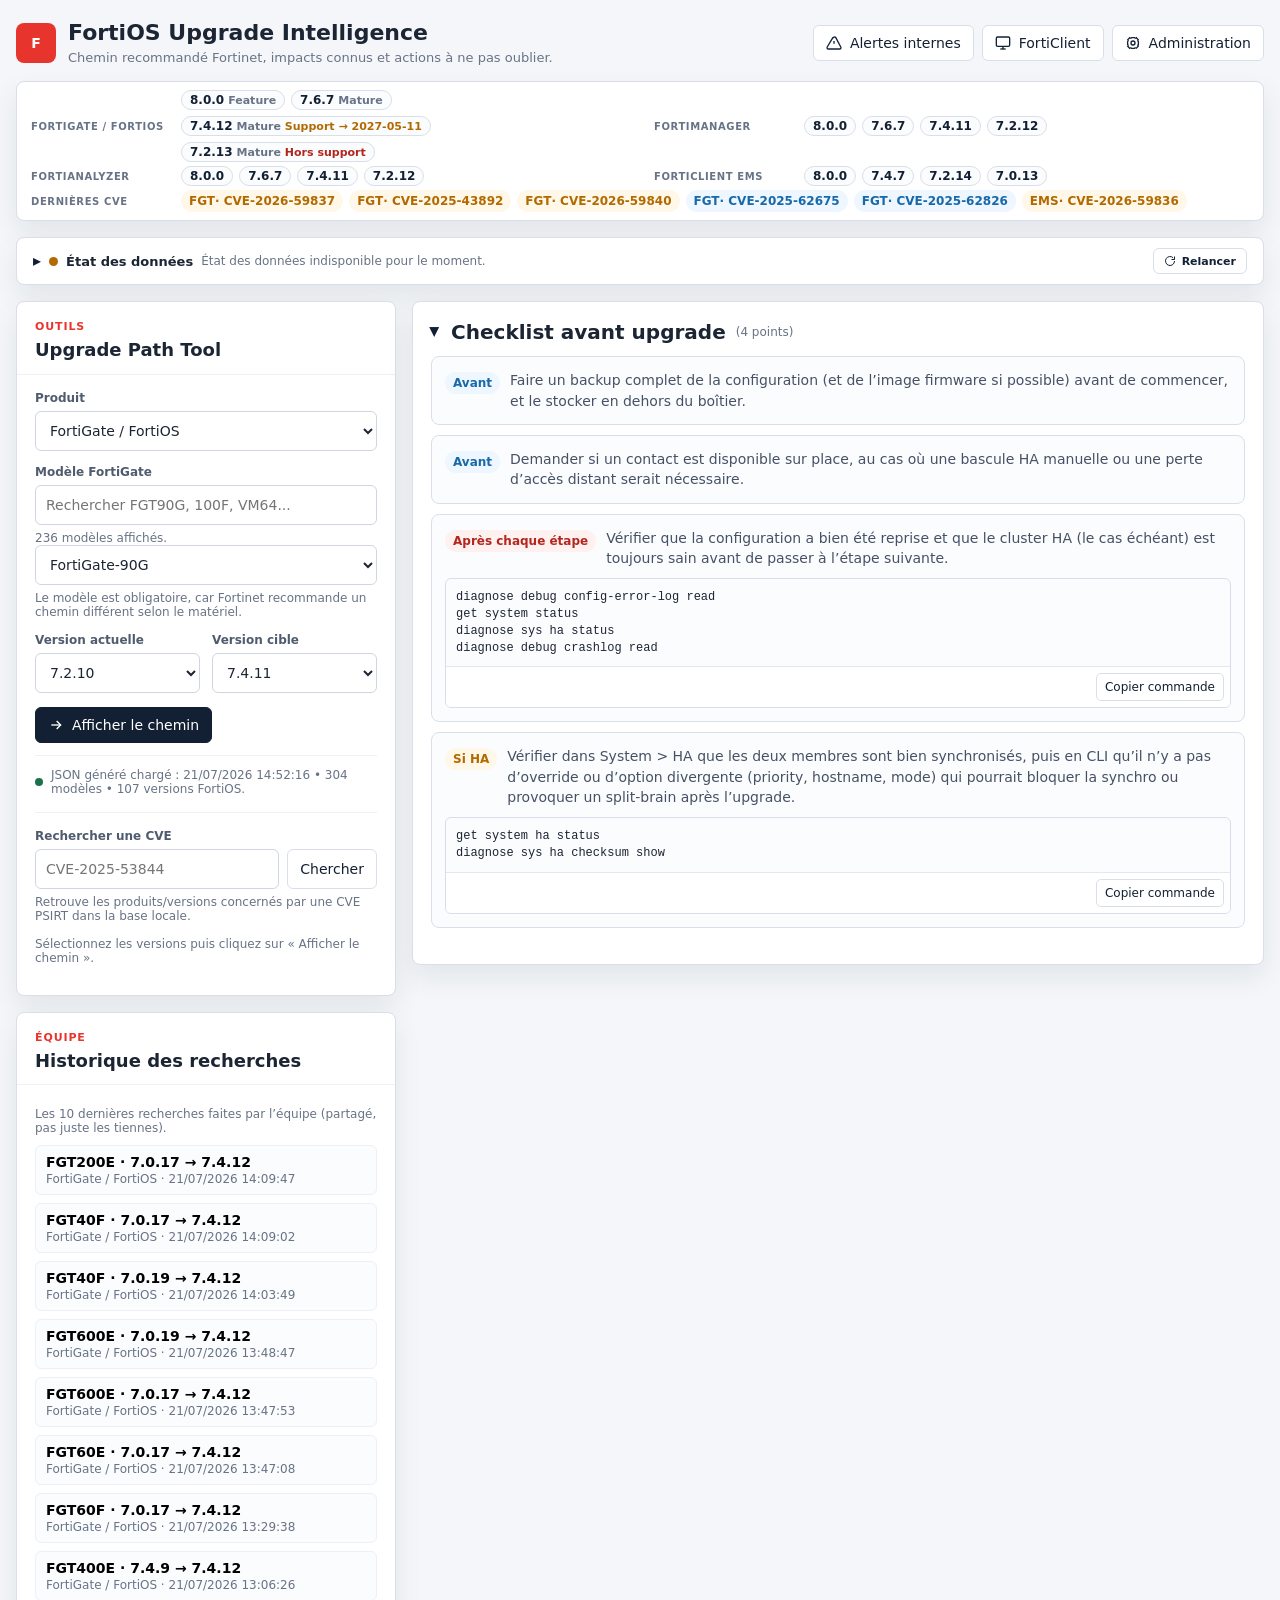
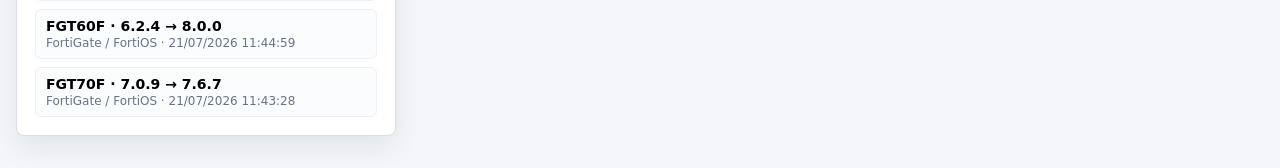
==== commit 844202ee: "Merge pull request #46 from Tetrax/ui/labels-health-target ui: libellés en français, cible neutre et" ====
--- a/app/index.html
+++ b/app/index.html
@@ -61,7 +61,7 @@
       <div class="sidebar-stack">
         <aside class="panel">
           <div class="panel-header">
-            <p class="eyebrow">Tools & resources</p>
+            <p class="eyebrow">Outils</p>
             <h2 class="panel-title">Upgrade Path Tool</h2>
           </div>
           <div class="panel-body">
@@ -390,8 +390,7 @@
         advisories: Array.isArray(nextState.advisories) ? nextState.advisories : [],
         cves: Array.isArray(nextState.cves) ? nextState.cves : [],
         fortiosLifecycle: nextState.fortiosLifecycle && typeof nextState.fortiosLifecycle === "object" ? nextState.fortiosLifecycle : {},
-        searchHistory: Array.isArray(nextState.searchHistory) ? nextState.searchHistory : [],
-        cveCoverage: nextState.cveCoverage && typeof nextState.cveCoverage === "object" ? nextState.cveCoverage : {}
+        searchHistory: Array.isArray(nextState.searchHistory) ? nextState.searchHistory : []
       };
     }
 
@@ -478,6 +477,11 @@
       const erroredSources = HEALTH_SOURCE_ORDER.filter(
         id => id !== "daily-run" && sources[id] && classifySourceSeverity(sources[id], now) === "error"
       );
+      // Same exclusion as erroredSources: daily-run only aggregates the others, so counting it
+      // would report one warning twice ("cve-psirt" and the "Avertissement : cve-psirt" it causes).
+      const warnedSources = HEALTH_SOURCE_ORDER.filter(
+        id => id !== "daily-run" && sources[id] && classifySourceSeverity(sources[id], now) === "warning"
+      );
 
       // The top-line dot must reflect the TRUE overall health, not just daily-run's own status.
       // compat-matrix (import_forticlient_compat.py) runs as a separate step AFTER
@@ -487,14 +491,20 @@
       // source is (erroredSources, same list already used for the "N source(s) en erreur" text
       // below, so the two can never disagree). "warning" (succeeded but flagged as suspicious),
       // "skipped" (deliberately not run) and "running" (mid-collection) all still count as a
-      // pass here, same as before -- only a real "error" verdict turns the dot red. A source
+      // pass for the collection itself -- only a real "error" verdict turns the dot red -- but
+      // the dot turns orange and the text says so, never a plain green "réussie". A source
       // absent from the health file entirely (never run yet) is likewise not an error: it's
       // simply not in HEALTH_SOURCE_ORDER.filter(id => sources[id]), same exclusion the detailed
       // table below already uses.
       const overallSucceeded = classifySourceSeverity(dailyRun, now) !== "error" && erroredSources.length === 0;
-      els.healthSummaryDot.className = `health-dot ${overallSucceeded ? "ok" : "error"}`;
+      const overallWarning = overallSucceeded && (warnedSources.length > 0 || classifySourceSeverity(dailyRun, now) === "warning");
+      els.healthSummaryDot.className = `health-dot ${overallSucceeded ? (overallWarning ? "warning" : "ok") : "error"}`;
+      const warningCount = warnedSources.length;
+      const warningSuffix = warningCount
+        ? ` avec ${warningCount} avertissement${warningCount > 1 ? "s" : ""}`
+        : "";
       const ageText = dailyRun && dailyRun.lastSuccessAt
-        ? `dernière collecte globale réussie le ${formatDateTime(dailyRun.lastSuccessAt)}`
+        ? `dernière collecte globale réussie${warningSuffix} le ${formatDateTime(dailyRun.lastSuccessAt)}`
         : "aucune collecte globale réussie connue";
       const summaryParts = [ageText, `prochain rafraîchissement prévu le ${formatDateTime(nextScheduledRefresh(now).toISOString())}`];
       if (erroredSources.length) {
@@ -527,7 +537,7 @@
             <td>${escapeHtml(healthStatusLabel(record.status))}</td>
             <td>${escapeHtml(lastSuccess)}</td>
             <td>${failures}</td>
-            <td class="${record.lastError ? "health-error-cell" : ""}">${errorText}</td>
+            <td class="${record.lastError ? (severity === "error" ? "health-error-cell" : "health-warning-cell") : ""}">${errorText}</td>
           </tr>
         `;
       }).join("");
@@ -967,7 +977,7 @@
         ${offlineBanner}
         <div class="path-head">
           <div>
-            <p class="eyebrow">Recommended path</p>
+            <p class="eyebrow">Chemin recommandé</p>
             <div class="path-title">
               <span class="from">${escapeHtml(path.from)}</span>
               <span class="arrow">→</span>
@@ -1007,15 +1017,15 @@
         </div>
         <div class="content-band">
           ${renderChecklist()}
-          <h3 class="section-title">Recommended Upgrade Path</h3>
+          <h3 class="section-title">Chemin de mise à niveau recommandé</h3>
           <div class="table-wrap">
             <table>
               <thead>
                 <tr>
                   <th>Version</th>
                   <th>Build</th>
-                  <th>Release notes</th>
-                  <th>Advisories</th>
+                  <th>Notes de version</th>
+                  <th>Alertes internes</th>
                   <th>CVE</th>
                 </tr>
               </thead>
@@ -1027,7 +1037,6 @@
           ${renderCallouts(hopAdvisories)}
           <details class="checklist-details" open>
             <summary class="checklist-title">Vulnérabilités connues (CVE PSIRT Fortinet) <span class="muted">(${hopCves.length})</span></summary>
-            ${renderCveCoverage()}
             ${renderCveCallouts(hopCves, path)}
           </details>
         </div>
@@ -1050,7 +1059,7 @@
 
     function renderSteps(hops) {
       return hops.map((version, index) => {
-        const label = index === 0 ? "Current" : index === hops.length - 1 ? "Target" : `Hop ${index}`;
+        const label = index === 0 ? "Actuelle" : index === hops.length - 1 ? "Cible" : `Étape ${index}`;
         const targetClass = index === hops.length - 1 ? " target" : "";
         const step = `
           <div class="step${targetClass}">
@@ -1063,7 +1072,7 @@
     }
 
     // Below this CVSS score, a CVE badge just adds noise to the "Infos ingénieur" column —
-    // collapse it into a "+N CVE mineures" count instead of hiding it outright (the full detail
+    // collapse it into a "+N moyennes/faibles" count instead of hiding it outright (the full detail
     // stays in the "Vulnérabilités connues" section below the table, unfiltered).
     const CVE_BADGE_MIN_SCORE = 7;
 
@@ -1083,17 +1092,14 @@
       });
       // Unknown/missing CVSS score is treated as notable (shown), not filtered out — never
       // silently hide a CVE we can't confidently classify as minor.
-      // A CVE CISA lists as exploited is never folded into the count, whatever its score.
-      const notableCves = versionCves.filter(cve => isKev(cve) || !(typeof cve.cvssScore === "number" && cve.cvssScore < CVE_BADGE_MIN_SCORE));
+      const notableCves = versionCves.filter(cve => !(typeof cve.cvssScore === "number" && cve.cvssScore < CVE_BADGE_MIN_SCORE));
       const minorCveCount = versionCves.length - notableCves.length;
       const cveBadges = notableCves.map(cve => {
-        const kevText = isKev(cve) ? ` — ${kevLabel(cve)}` : "";
-        const tooltip = `${cve.title} — CVSS ${cveSeverityLabel(cve.severity)}${typeof cve.cvssScore === "number" ? ` ${cve.cvssScore}` : ""}${kevText} — ouvrir la fiche PSIRT Fortinet`;
-        const kevMark = isKev(cve) ? ` <span class="kev-mark">exploitée</span>` : "";
-        return `<a class="badge ${cveBadgeClass(cve.severity)}" href="${escapeAttr(cve.url)}" target="_blank" rel="noopener noreferrer" title="${escapeAttr(tooltip)}">🛡 ${escapeHtml(cve.id)}${kevMark}</a>`;
+        const tooltip = `${cve.title} — CVSS ${cveSeverityLabel(cve.severity)}${typeof cve.cvssScore === "number" ? ` ${cve.cvssScore}` : ""} — ouvrir la fiche PSIRT Fortinet`;
+        return `<a class="badge ${cveBadgeClass(cve.severity)}" href="${escapeAttr(cve.url)}" target="_blank" rel="noopener noreferrer" title="${escapeAttr(tooltip)}">🛡 ${escapeHtml(cve.id)}</a>`;
       });
       if (minorCveCount > 0) {
-        const label = `+${minorCveCount} CVE mineure${minorCveCount > 1 ? "s" : ""}`;
+        const label = `+${minorCveCount} moyenne${minorCveCount > 1 ? "s" : ""}/faible${minorCveCount > 1 ? "s" : ""}`;
         cveBadges.push(`<span class="badge" title="${minorCveCount} CVE avec un score CVSS &lt; ${CVE_BADGE_MIN_SCORE} — détail dans la section CVE ci-dessous">${escapeHtml(label)}</span>`);
       }
       const advisories = advisoryBadges.length ? advisoryBadges.join(" ") : `<span class="badge ok">Aucune</span>`;
@@ -1101,7 +1107,7 @@
 
       return `
         <tr class="${rowClass}">
-          <td class="version-cell">${escapeHtml(version)} ${index === 0 ? `<span class="badge">Current</span>` : ""} ${index === path.hops.length - 1 ? `<span class="badge danger">Target</span>` : ""}</td>
+          <td class="version-cell">${escapeHtml(version)} ${index === 0 ? `<span class="badge">Actuelle</span>` : ""} ${index === path.hops.length - 1 ? `<span class="badge target">Cible</span>` : ""}</td>
           <td>${escapeHtml(firmware?.build || "-")}</td>
           <td><div class="notes">${renderNoteTokens(firmware?.notes || [], firmware?.links || {})}</div></td>
           <td><div class="badge-cell">${advisories}</div></td>
@@ -1112,11 +1118,11 @@
 
     function renderNoteTokens(notes, links) {
       const all = [
-        ["resolved", "R", "Resolved issues"],
-        ["known", "K", "Known issues"],
-        ["upgrade", "U", "Upgrade information"],
-        ["behavior", "B", "Changes in default behavior"],
-        ["release-notes", "D", "Public Fortinet docs"]
+        ["resolved", "R", "Problèmes résolus (Resolved issues)"],
+        ["known", "K", "Problèmes connus (Known issues)"],
+        ["upgrade", "U", "Informations de mise à niveau (Upgrade information)"],
+        ["behavior", "B", "Changements de comportement par défaut (Changes in default behavior)"],
+        ["release-notes", "D", "Documentation publique Fortinet"]
       ];
       return all.map(([key, label, title]) => {
         const active = notes.includes(key);
@@ -1593,48 +1599,13 @@
 
     // Critical/high stay open by default (what an engineer needs to see first); medium/low are
     // collapsed but still present — same "don't hide, just fold" approach as the "+N CVE
-    // mineures" summary in the table above.
+    // moyennes/faibles" summary in the table above.
     const CVE_SEVERITY_GROUPS = [
       { key: "critical", label: "Critique", open: true },
       { key: "high", label: "Élevée", open: true },
       { key: "medium", label: "Moyenne", open: false },
       { key: "low", label: "Faible", open: false }
     ];
-
-    // CISA KEV flag set by the collector: an object when listed, false when checked and not
-    // listed, absent when never checked (shown exactly like "not listed").
-    function isKev(cve) {
-      return Boolean(cve && cve.kev && typeof cve.kev === "object");
-    }
-
-    function kevLabel(cve) {
-      const added = cve.kev.dateAdded ? `, ajoutée le ${formatDate(cve.kev.dateAdded)}` : "";
-      const ransomware = cve.kev.ransomware ? " — rançongiciel" : "";
-      return `Exploitée activement (CISA KEV${added})${ransomware}`;
-    }
-
-    function formatDate(value) {
-      const date = new Date(value);
-      if (Number.isNaN(date.getTime())) return value || "-";
-      return date.toLocaleDateString("fr-FR", { timeZone: "UTC" });
-    }
-
-    // What the CVE base can and cannot vouch for: it only ever sees the advisories present in the
-    // PSIRT RSS window when a collection runs, so "Aucune" must never read as a guarantee.
-    function renderCveCoverage() {
-      const published = state.cves.map(cve => cve.publishedAt).filter(Boolean).sort();
-      const coverage = state.cveCoverage || {};
-      const parts = [`${state.cves.length} CVE issues du flux RSS PSIRT Fortinet (environ 50 derniers bulletins)`];
-      if (published.length) parts[0] += `, publiées du ${formatDate(published[0])} au ${formatDate(published[published.length - 1])}`;
-      if (coverage.continuousSince) parts.push(`suivi continu du flux vérifié depuis le ${formatDate(coverage.continuousSince)}`);
-      let text = `Couverture : ${parts.join(" ; ")}. Un bulletin plus ancien peut manquer : « Aucune » n'est pas une garantie.`;
-      const gaps = Array.isArray(coverage.gaps) ? coverage.gaps : [];
-      const lastGap = gaps[gaps.length - 1];
-      const gapHtml = lastGap && lastGap.detectedAt
-        ? ` <span class="cve-coverage-gap">⚠ Trou possible dans le flux détecté le ${escapeHtml(formatDate(lastGap.detectedAt))} : des bulletins ont pu être manqués.</span>`
-        : "";
-      return `<p class="cve-coverage muted">${escapeHtml(text)}${gapHtml}</p>`;
-    }
 
     function renderCveCallouts(cves, path) {
       if (!cves.length) {
@@ -1669,7 +1640,6 @@
             ${fixedAt
               ? `<span class="badge ok">✅ Corrigé en ${escapeHtml(fixedAt)}</span>`
               : `<span class="badge danger">⚠ Toujours vulnérable après ce chemin</span>`}
-            ${isKev(cve) ? `<span class="badge kev">⚠ ${escapeHtml(kevLabel(cve))}</span>` : ""}
           </div>
           <p><a href="${escapeAttr(cve.url)}" target="_blank" rel="noopener noreferrer">${escapeHtml(cve.advisoryId)} — fiche PSIRT Fortinet ↗</a></p>
         </article>
@@ -1725,8 +1695,6 @@
       // Shared team search history is appended to server-side on every live path fetch
       // (record_search_history in fortios_watch.py) — same replace reasoning as above.
       merged.searchHistory = incoming.searchHistory || merged.searchHistory || [];
-      // RSS continuity record written by the collector alongside the CVEs: replaced wholesale.
-      merged.cveCoverage = incoming.cveCoverage || {};
       merged.generatedAt = incoming.generatedAt || new Date().toISOString();
       return merged;
     }
@@ -1804,7 +1772,6 @@
             return [
               `### ${cve.id} - ${cve.title}`,
               `- Sévérité : ${cveSeverityLabel(cve.severity)}${scoreLabel}`,
-              ...(isKev(cve) ? [`- Exploitation : ${kevLabel(cve)}`] : []),
               `- Fiche PSIRT : ${cve.advisoryId} - ${cve.url}`,
               `- Statut : ${fixedAt ? `corrigé en ${fixedAt}` : "toujours vulnérable après ce chemin"}`,
               ""
--- a/app/shared.css
+++ b/app/shared.css
@@ -471,17 +471,7 @@
 .badge.danger { background: var(--soft-red); color: var(--danger); }
 .badge.ok { background: var(--soft-green); color: var(--ok); }
 .badge.info { background: var(--soft-blue); color: var(--info); }
-.badge.kev { background: var(--danger); color: #fff; }
-.kev-mark {
-  margin-left: 4px;
-  padding: 0 5px;
-  border-radius: 3px;
-  background: var(--danger);
-  color: #fff;
-  font-size: 11px;
-}
-.cve-coverage { margin: 4px 0 12px; font-size: 13px; }
-.cve-coverage-gap { color: var(--warn); font-weight: 700; }
+.badge.target { background: var(--ink); color: #fff; }
 
 .steps {
   padding: 26px 18px 18px;
@@ -525,8 +515,8 @@
 }
 
 .step.target .step-box {
-  background: var(--brand);
-  border-color: var(--brand);
+  background: var(--ink);
+  border-color: var(--ink);
   color: #fff;
 }
 
@@ -588,7 +578,7 @@
 }
 
 tr:last-child td { border-bottom: 0; }
-tr.target-row { background: var(--soft-red); }
+tr.target-row { background: var(--soft-blue); }
 
 .version-cell {
   font-weight: 800;
@@ -906,6 +896,11 @@
 
 .health-table td.health-error-cell {
   color: var(--danger);
+  white-space: normal;
+}
+
+.health-table td.health-warning-cell {
+  color: var(--warn);
   white-space: normal;
 }
 
